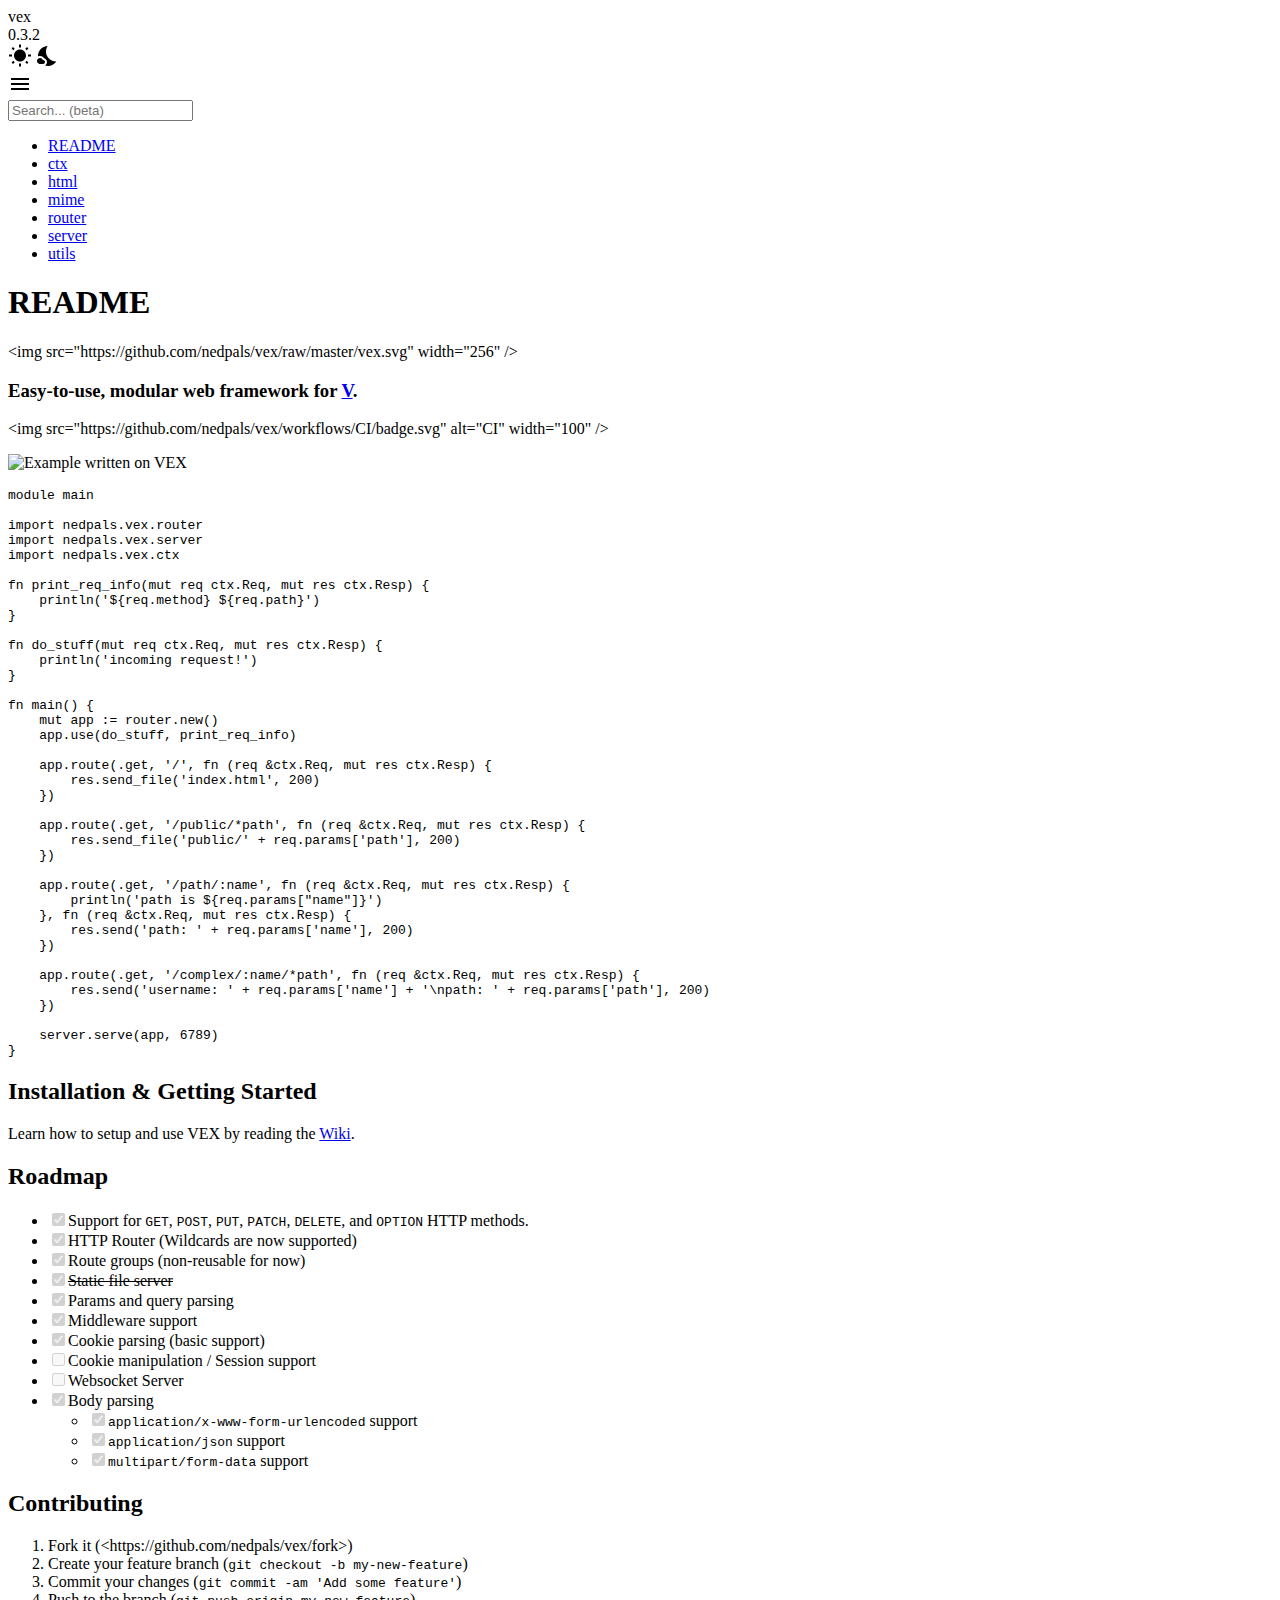
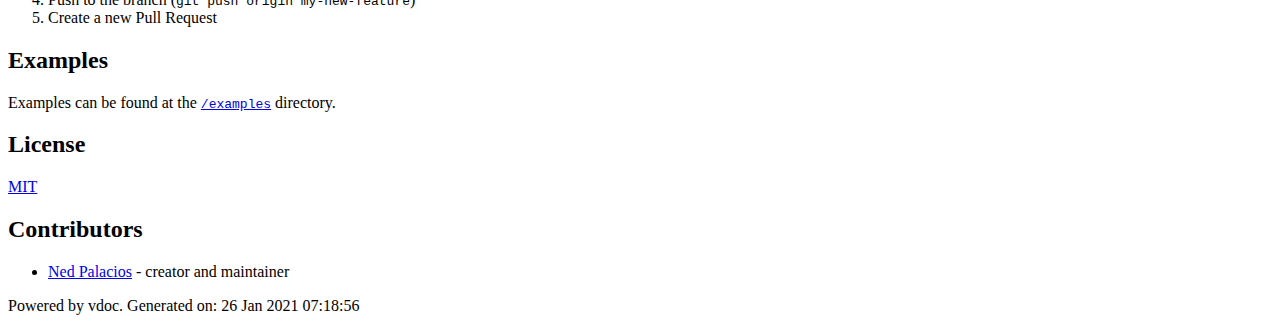
==== index.html @ 07d23d68 "deploy: 85a85bc88214e74e56cccd032032bc80034c741e" ====
<!DOCTYPE html>
<html lang="en">
	<head>
		<meta charset="UTF-8">
		<meta http-equiv="x-ua-compatible" content="IE=edge" />
		<meta name="viewport" content="width=device-width, initial-scale=1.0">
		<title>README | vdoc</title>
		<link rel="preconnect" href="https://fonts.gstatic.com">
		<link href="https://fonts.googleapis.com/css2?family=Roboto:wght@400;500;700&display=swap" rel="stylesheet">
		<link href="https://fonts.googleapis.com/css2?family=Work+Sans:wght@400;500;600&display=swap" rel="stylesheet">
		<link rel="apple-touch-icon" sizes="180x180" href="apple-touch-icon.png">
		<link rel="icon" type="image/png" sizes="32x32" href="favicon-32x32.png">
		<link rel="icon" type="image/png" sizes="16x16" href="favicon-16x16.png">
		<link rel="manifest" href="site.webmanifest">
		<link rel="mask-icon" href="safari-pinned-tab.svg" color="#5bbad5">
		<meta name="msapplication-TileColor" content="#da532c">
		<meta name="theme-color" content="#ffffff">
		
		<link rel="stylesheet" href="doc.css" />
		<link rel="stylesheet" href="normalize.css" />
		<script src="dark-mode.js"></script>
	</head>
	<body>
		<div id="page">
			<header class="doc-nav hidden">
				<div class="heading-container">
					<div class="heading">
						<div class="info">
							<div class="module">vex</div>
							<div class="toggle-version-container">
								<span>0.3.2</span>
								<div id="dark-mode-toggle" role="switch" aria-checked="false" aria-label="Toggle dark mode"><svg xmlns="http://www.w3.org/2000/svg" class="light-icon" height="24" viewBox="0 0 24 24" width="24"><path d="M0 0h24v24H0z" fill="none"/><path d="M6.76 4.84l-1.8-1.79-1.41 1.41 1.79 1.79 1.42-1.41zM4 10.5H1v2h3v-2zm9-9.95h-2V3.5h2V.55zm7.45 3.91l-1.41-1.41-1.79 1.79 1.41 1.41 1.79-1.79zm-3.21 13.7l1.79 1.8 1.41-1.41-1.8-1.79-1.4 1.4zM20 10.5v2h3v-2h-3zm-8-5c-3.31 0-6 2.69-6 6s2.69 6 6 6 6-2.69 6-6-2.69-6-6-6zm-1 16.95h2V19.5h-2v2.95zm-7.45-3.91l1.41 1.41 1.79-1.8-1.41-1.41-1.79 1.8z"/></svg>
<svg xmlns="http://www.w3.org/2000/svg" class="dark-icon" enable-background="new 0 0 24 24" height="24" viewBox="0 0 24 24" width="24"><g><rect fill="none" height="24" width="24"/></g><g><g><g><path d="M11.1,12.08C8.77,7.57,10.6,3.6,11.63,2.01C6.27,2.2,1.98,6.59,1.98,12c0,0.14,0.02,0.28,0.02,0.42 C2.62,12.15,3.29,12,4,12c1.66,0,3.18,0.83,4.1,2.15C9.77,14.63,11,16.17,11,18c0,1.52-0.87,2.83-2.12,3.51 c0.98,0.32,2.03,0.5,3.11,0.5c3.5,0,6.58-1.8,8.37-4.52C18,17.72,13.38,16.52,11.1,12.08z"/></g><path d="M7,16l-0.18,0C6.4,14.84,5.3,14,4,14c-1.66,0-3,1.34-3,3s1.34,3,3,3c0.62,0,2.49,0,3,0c1.1,0,2-0.9,2-2 C9,16.9,8.1,16,7,16z"/></g></g></svg>
</div>
							</div>
							<svg xmlns="http://www.w3.org/2000/svg" id="toggle-menu" height="24" viewBox="0 0 24 24" width="24"><path d="M0 0h24v24H0z" fill="none"/><path d="M3 18h18v-2H3v2zm0-5h18v-2H3v2zm0-7v2h18V6H3z"/></svg>

						</div>
						<input type="text" id="search" placeholder="Search... (beta)" autocomplete="off">
					</div>
				</div>
				<nav class="search hidden"></nav>
				<nav class="content hidden">
					<ul>
						<li class="open active"><div class="menu-row"><a href="./index.html">README</a></div></li><li class="open"><div class="menu-row"><a href="./ctx.html">ctx</a></div></li><li class="open"><div class="menu-row"><a href="./html.html">html</a></div></li><li class="open"><div class="menu-row"><a href="./mime.html">mime</a></div></li><li class="open"><div class="menu-row"><a href="./router.html">router</a></div></li><li class="open"><div class="menu-row"><a href="./server.html">server</a></div></li><li class="open"><div class="menu-row"><a href="./utils.html">utils</a></div></li>
					</ul>
				</nav>
			</header>
			<div class="doc-scrollview">
				<div class="doc-container">
					<div class="doc-content">
						<section id="README" class="doc-node">
							<div class="title"><h1> README</h1></div><p>&lt;img src=&quot;https://github.com/nedpals/vex/raw/master/vex.svg&quot; width=&quot;256&quot; /&gt;</p>
<h3>Easy-to-use, modular web framework for <a href="https://vlang.io">V</a>.</h3>
<p>&lt;img src=&quot;https://github.com/nedpals/vex/workflows/CI/badge.svg&quot; alt=&quot;CI&quot; width=&quot;100&quot; /&gt;</p>
<p><img src="https://github.com/nedpals/vex/raw/master/examples/example.png" alt="Example written on VEX"></p>
<pre><code class="language-v">module main

import nedpals.vex.router
import nedpals.vex.server
import nedpals.vex.ctx

fn print_req_info(mut req ctx.Req, mut res ctx.Resp) {
    println('${req.method} ${req.path}')
}

fn do_stuff(mut req ctx.Req, mut res ctx.Resp) {
    println('incoming request!')
}

fn main() {
    mut app := router.new()
    app.use(do_stuff, print_req_info)

    app.route(.get, '/', fn (req &amp;ctx.Req, mut res ctx.Resp) {
        res.send_file('index.html', 200)
    })
    
    app.route(.get, '/public/*path', fn (req &amp;ctx.Req, mut res ctx.Resp) {
        res.send_file('public/' + req.params['path'], 200)
    })

    app.route(.get, '/path/:name', fn (req &amp;ctx.Req, mut res ctx.Resp) {
        println('path is ${req.params[&quot;name&quot;]}')
    }, fn (req &amp;ctx.Req, mut res ctx.Resp) {
        res.send('path: ' + req.params['name'], 200)
    })

    app.route(.get, '/complex/:name/*path', fn (req &amp;ctx.Req, mut res ctx.Resp) {
        res.send('username: ' + req.params['name'] + '\npath: ' + req.params['path'], 200)
    })

    server.serve(app, 6789)
}
</code></pre>
<h2>Installation &amp; Getting Started</h2>
<p>Learn how to setup and use VEX by reading the <a href="https://github.com/nedpals/vex/wiki/Installation">Wiki</a>.</p>
<h2>Roadmap</h2>
<ul>
<li class="task-list-item"><input type="checkbox" class="task-list-item-checkbox" disabled checked>Support for <code>GET</code>, <code>POST</code>, <code>PUT</code>, <code>PATCH</code>, <code>DELETE</code>, and <code>OPTION</code> HTTP methods.</li>
<li class="task-list-item"><input type="checkbox" class="task-list-item-checkbox" disabled checked>HTTP Router (Wildcards are now supported)</li>
<li class="task-list-item"><input type="checkbox" class="task-list-item-checkbox" disabled checked>Route groups (non-reusable for now)</li>
<li class="task-list-item"><input type="checkbox" class="task-list-item-checkbox" disabled checked><del>Static file server</del></li>
<li class="task-list-item"><input type="checkbox" class="task-list-item-checkbox" disabled checked>Params and query parsing</li>
<li class="task-list-item"><input type="checkbox" class="task-list-item-checkbox" disabled checked>Middleware support</li>
<li class="task-list-item"><input type="checkbox" class="task-list-item-checkbox" disabled checked>Cookie parsing (basic support)</li>
<li class="task-list-item"><input type="checkbox" class="task-list-item-checkbox" disabled>Cookie manipulation / Session support</li>
<li class="task-list-item"><input type="checkbox" class="task-list-item-checkbox" disabled>Websocket Server</li>
<li class="task-list-item"><input type="checkbox" class="task-list-item-checkbox" disabled checked>Body parsing<ul>
<li class="task-list-item"><input type="checkbox" class="task-list-item-checkbox" disabled checked><code>application/x-www-form-urlencoded</code> support</li>
<li class="task-list-item"><input type="checkbox" class="task-list-item-checkbox" disabled checked><code>application/json</code> support</li>
<li class="task-list-item"><input type="checkbox" class="task-list-item-checkbox" disabled checked><code>multipart/form-data</code> support</li>
</ul>
</li>
</ul>
<h2>Contributing</h2>
<ol>
<li>Fork it (&lt;https://github.com/nedpals/vex/fork&gt;)</li>
<li>Create your feature branch (<code>git checkout -b my-new-feature</code>)</li>
<li>Commit your changes (<code>git commit -am 'Add some feature'</code>)</li>
<li>Push to the branch (<code>git push origin my-new-feature</code>)</li>
<li>Create a new Pull Request</li>
</ol>
<h2>Examples</h2>
<p>Examples can be found at the <a href="/examples"><code>/examples</code></a> directory.</p>
<h2>License</h2>
<p><a href="LICENSE">MIT</a></p>
<h2>Contributors</h2>
<ul>
<li><a href="https://github.com/nedpals">Ned Palacios</a> - creator and maintainer</li>
</ul>

</section>


						<div class="footer">
							Powered by vdoc. Generated on: 26 Jan 2021 07:18:56
						</div>
					</div>
					
				</div>
			</div>
		</div>
		<script src="doc.js"></script>
		<script async src="search_index.js" type="text/javascript"></script>
	</body>
</html>
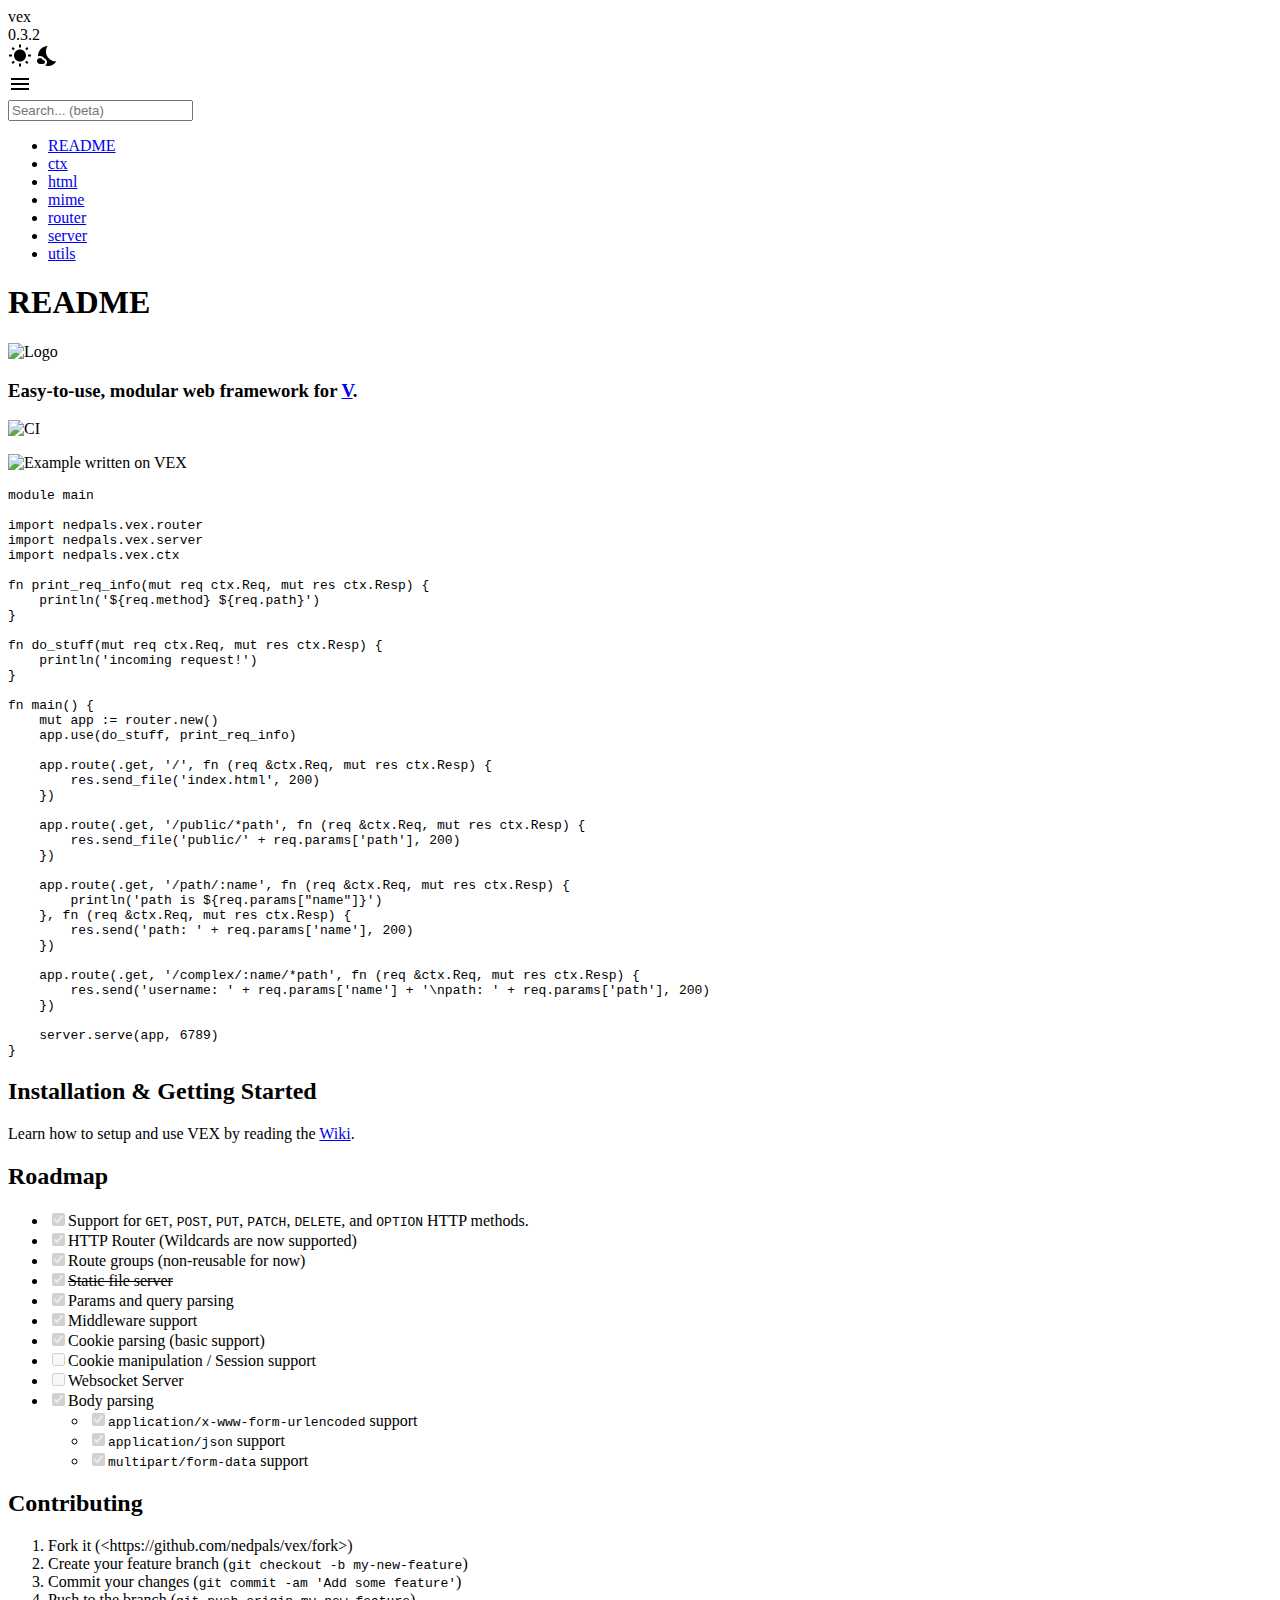
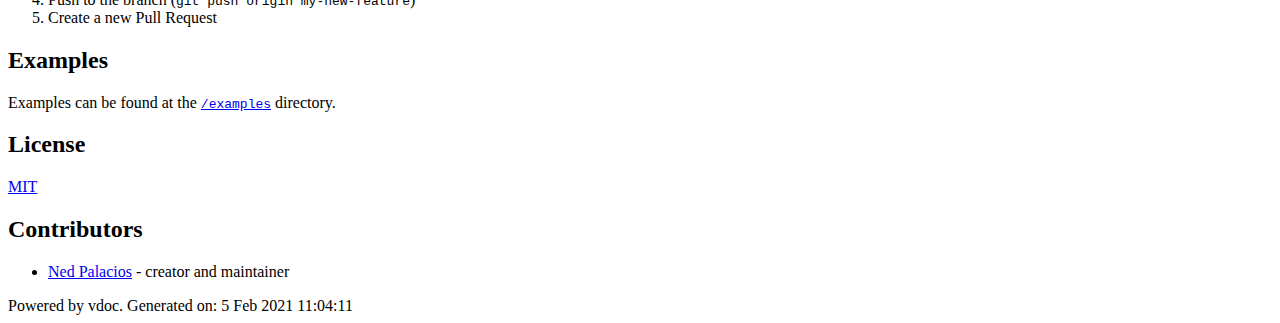
==== commit 1eb8218a: "deploy: c632fa5836d474c719f817d7deb4d4b3ab92ef19" ====
--- a/index.html
+++ b/index.html
@@ -50,9 +50,9 @@
 				<div class="doc-container">
 					<div class="doc-content">
 						<section id="README" class="doc-node">
-							<div class="title"><h1> README</h1></div><p>&lt;img src=&quot;https://github.com/nedpals/vex/raw/master/vex.svg&quot; width=&quot;256&quot; /&gt;</p>
+							<div class="title"><h1> README</h1></div><p><img src="https://github.com/nedpals/vex/raw/master/vex.svg" alt="Logo"></p>
 <h3>Easy-to-use, modular web framework for <a href="https://vlang.io">V</a>.</h3>
-<p>&lt;img src=&quot;https://github.com/nedpals/vex/workflows/CI/badge.svg&quot; alt=&quot;CI&quot; width=&quot;100&quot; /&gt;</p>
+<p><img src="https://github.com/nedpals/vex/workflows/CI/badge.svg" alt="CI"></p>
 <p><img src="https://github.com/nedpals/vex/raw/master/examples/example.png" alt="Example written on VEX"></p>
 <pre><code class="language-v">module main
 
@@ -134,7 +134,7 @@
 
 
 						<div class="footer">
-							Powered by vdoc. Generated on: 26 Jan 2021 07:18:56
+							Powered by vdoc. Generated on: 5 Feb 2021 11:04:11
 						</div>
 					</div>
 					
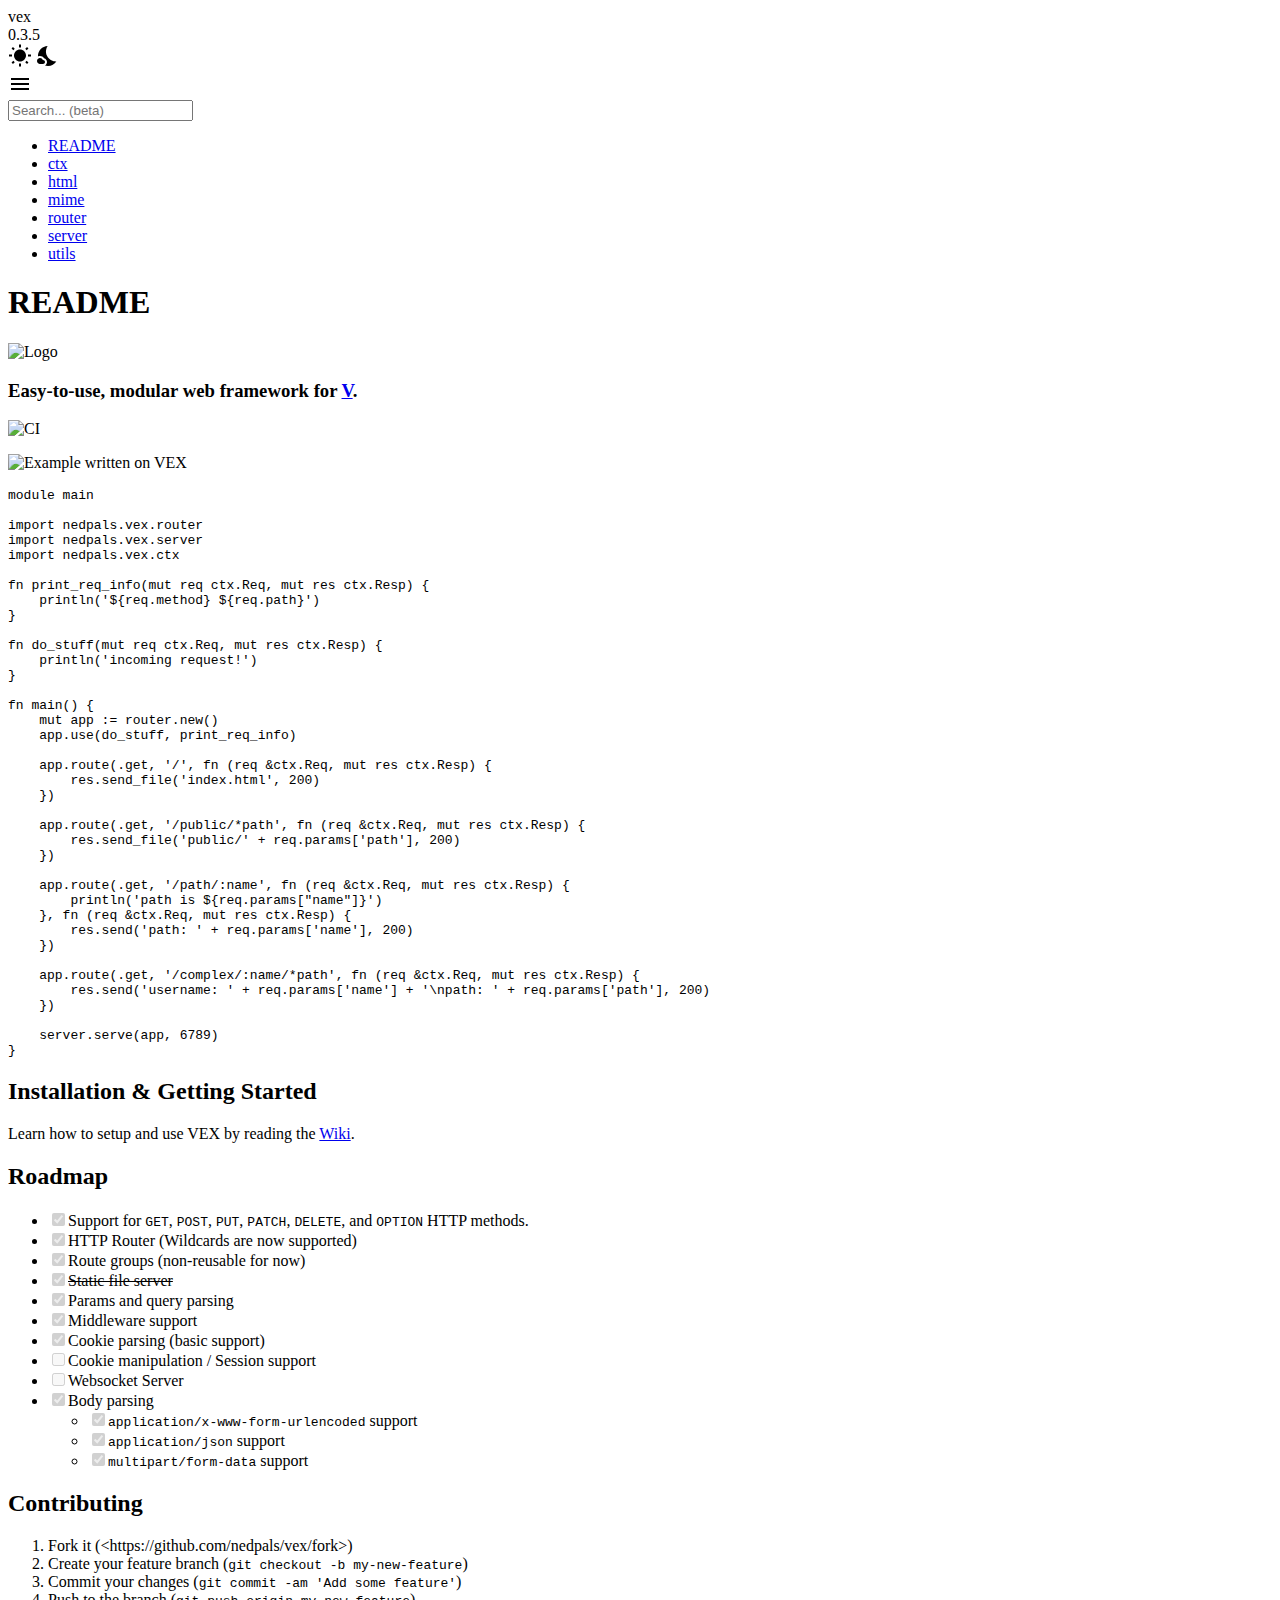
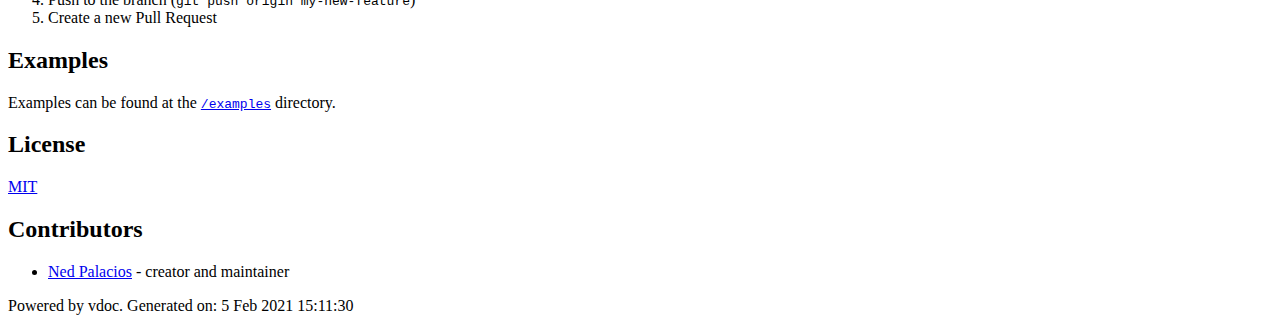
==== commit c5ad6118: "deploy: ce703a14435099211dbea2d853c93ae5ef790de7" ====
--- a/index.html
+++ b/index.html
@@ -28,7 +28,7 @@
 						<div class="info">
 							<div class="module">vex</div>
 							<div class="toggle-version-container">
-								<span>0.3.2</span>
+								<span>0.3.5</span>
 								<div id="dark-mode-toggle" role="switch" aria-checked="false" aria-label="Toggle dark mode"><svg xmlns="http://www.w3.org/2000/svg" class="light-icon" height="24" viewBox="0 0 24 24" width="24"><path d="M0 0h24v24H0z" fill="none"/><path d="M6.76 4.84l-1.8-1.79-1.41 1.41 1.79 1.79 1.42-1.41zM4 10.5H1v2h3v-2zm9-9.95h-2V3.5h2V.55zm7.45 3.91l-1.41-1.41-1.79 1.79 1.41 1.41 1.79-1.79zm-3.21 13.7l1.79 1.8 1.41-1.41-1.8-1.79-1.4 1.4zM20 10.5v2h3v-2h-3zm-8-5c-3.31 0-6 2.69-6 6s2.69 6 6 6 6-2.69 6-6-2.69-6-6-6zm-1 16.95h2V19.5h-2v2.95zm-7.45-3.91l1.41 1.41 1.79-1.8-1.41-1.41-1.79 1.8z"/></svg>
 <svg xmlns="http://www.w3.org/2000/svg" class="dark-icon" enable-background="new 0 0 24 24" height="24" viewBox="0 0 24 24" width="24"><g><rect fill="none" height="24" width="24"/></g><g><g><g><path d="M11.1,12.08C8.77,7.57,10.6,3.6,11.63,2.01C6.27,2.2,1.98,6.59,1.98,12c0,0.14,0.02,0.28,0.02,0.42 C2.62,12.15,3.29,12,4,12c1.66,0,3.18,0.83,4.1,2.15C9.77,14.63,11,16.17,11,18c0,1.52-0.87,2.83-2.12,3.51 c0.98,0.32,2.03,0.5,3.11,0.5c3.5,0,6.58-1.8,8.37-4.52C18,17.72,13.38,16.52,11.1,12.08z"/></g><path d="M7,16l-0.18,0C6.4,14.84,5.3,14,4,14c-1.66,0-3,1.34-3,3s1.34,3,3,3c0.62,0,2.49,0,3,0c1.1,0,2-0.9,2-2 C9,16.9,8.1,16,7,16z"/></g></g></svg>
 </div>
@@ -134,7 +134,7 @@
 
 
 						<div class="footer">
-							Powered by vdoc. Generated on: 5 Feb 2021 11:04:11
+							Powered by vdoc. Generated on: 5 Feb 2021 15:11:30
 						</div>
 					</div>
 					
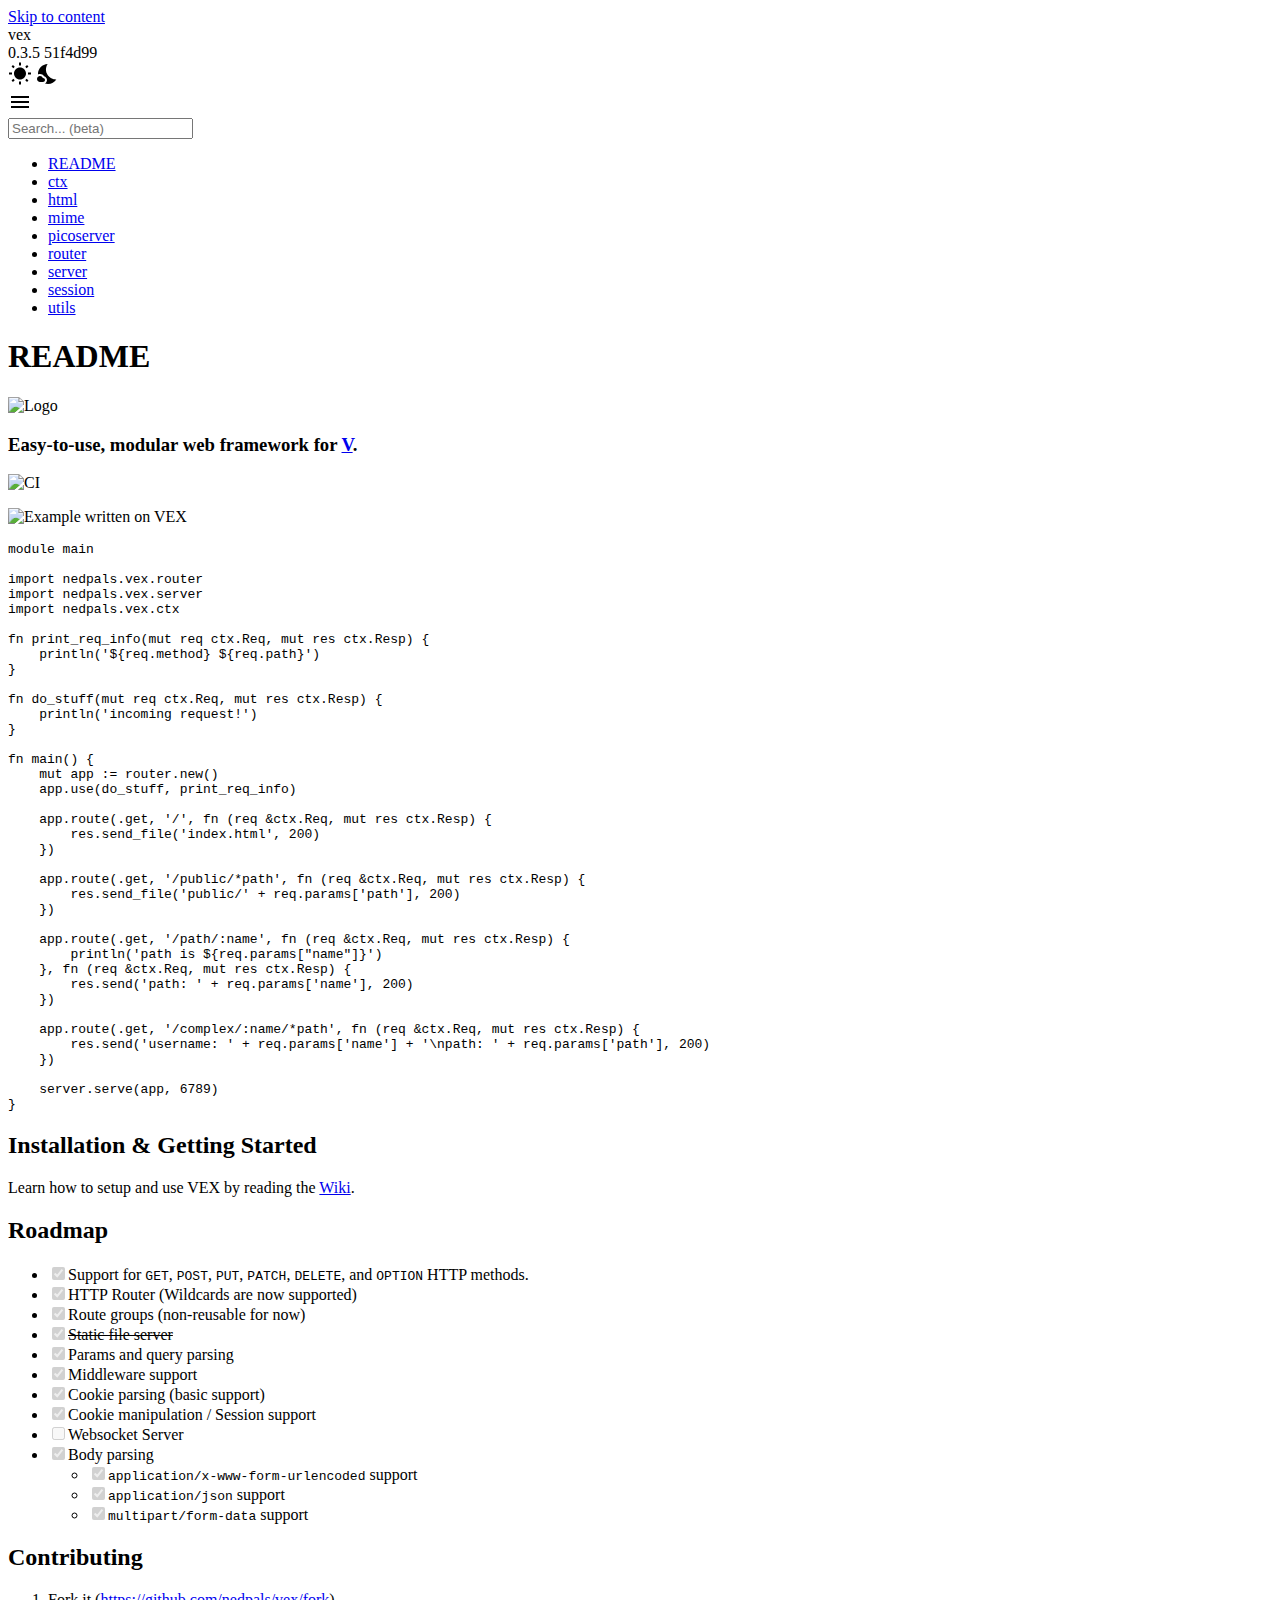
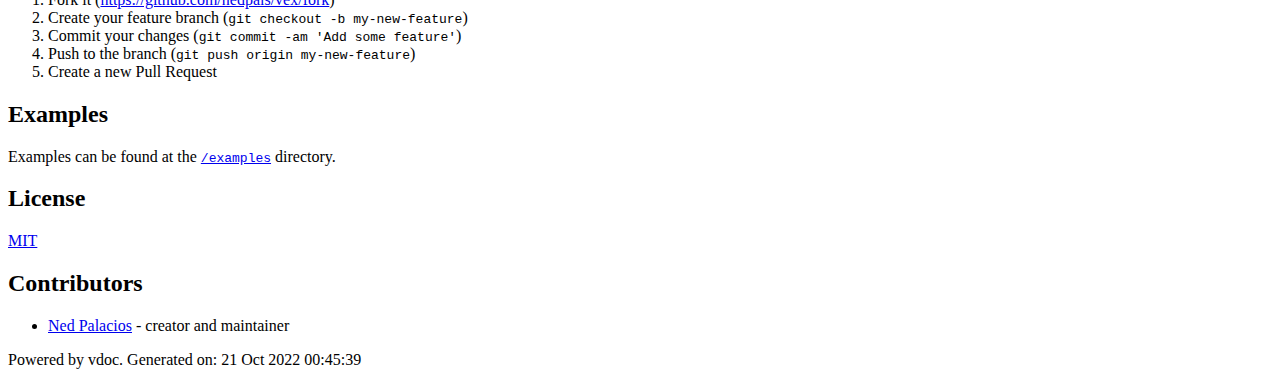
==== commit 74806be7: "deploy: c065824808c64fcfae944c871179c365310117ba" ====
--- a/index.html
+++ b/index.html
@@ -1,55 +1,59 @@
 <!DOCTYPE html>
 <html lang="en">
-	<head>
-		<meta charset="UTF-8">
-		<meta http-equiv="x-ua-compatible" content="IE=edge" />
-		<meta name="viewport" content="width=device-width, initial-scale=1.0">
-		<title>README | vdoc</title>
-		<link rel="preconnect" href="https://fonts.gstatic.com">
-		<link href="https://fonts.googleapis.com/css2?family=Roboto:wght@400;500;700&display=swap" rel="stylesheet">
-		<link href="https://fonts.googleapis.com/css2?family=Work+Sans:wght@400;500;600&display=swap" rel="stylesheet">
-		<link rel="apple-touch-icon" sizes="180x180" href="apple-touch-icon.png">
-		<link rel="icon" type="image/png" sizes="32x32" href="favicon-32x32.png">
-		<link rel="icon" type="image/png" sizes="16x16" href="favicon-16x16.png">
-		<link rel="manifest" href="site.webmanifest">
-		<link rel="mask-icon" href="safari-pinned-tab.svg" color="#5bbad5">
-		<meta name="msapplication-TileColor" content="#da532c">
-		<meta name="theme-color" content="#ffffff">
-		
+
+<head>
+  <meta charset="UTF-8">
+  <meta http-equiv="x-ua-compatible" content="IE=edge" />
+  <meta name="viewport" content="width=device-width, initial-scale=1.0">
+  <title>README | vdoc</title>
+  <link rel="preconnect" href="https://fonts.googleapis.com">
+  <link rel="preconnect" href="https://fonts.gstatic.com" crossorigin>
+  <link href="https://fonts.googleapis.com/css2?family=Jost:wght@300;400;500;600;700&display=swap" rel="stylesheet">
+  <link href="https://fonts.googleapis.com/css2?family=JetBrains+Mono&display=swap" rel="stylesheet">
+  <link rel="apple-touch-icon" sizes="180x180" href="apple-touch-icon.png">
+  <link rel="icon" type="image/png" sizes="32x32" href="favicon-32x32.png">
+  <link rel="icon" type="image/png" sizes="16x16" href="favicon-16x16.png">
+  <link rel="manifest" href="site.webmanifest">
+  <link rel="mask-icon" href="safari-pinned-tab.svg" color="#5bbad5">
+  <meta name="msapplication-TileColor" content="#da532c">
+  <meta name="theme-color" content="#ffffff">
+  
 		<link rel="stylesheet" href="doc.css" />
 		<link rel="stylesheet" href="normalize.css" />
 		<script src="dark-mode.js"></script>
-	</head>
-	<body>
-		<div id="page">
-			<header class="doc-nav hidden">
-				<div class="heading-container">
-					<div class="heading">
-						<div class="info">
-							<div class="module">vex</div>
-							<div class="toggle-version-container">
-								<span>0.3.5</span>
-								<div id="dark-mode-toggle" role="switch" aria-checked="false" aria-label="Toggle dark mode"><svg xmlns="http://www.w3.org/2000/svg" class="light-icon" height="24" viewBox="0 0 24 24" width="24"><path d="M0 0h24v24H0z" fill="none"/><path d="M6.76 4.84l-1.8-1.79-1.41 1.41 1.79 1.79 1.42-1.41zM4 10.5H1v2h3v-2zm9-9.95h-2V3.5h2V.55zm7.45 3.91l-1.41-1.41-1.79 1.79 1.41 1.41 1.79-1.79zm-3.21 13.7l1.79 1.8 1.41-1.41-1.8-1.79-1.4 1.4zM20 10.5v2h3v-2h-3zm-8-5c-3.31 0-6 2.69-6 6s2.69 6 6 6 6-2.69 6-6-2.69-6-6-6zm-1 16.95h2V19.5h-2v2.95zm-7.45-3.91l1.41 1.41 1.79-1.8-1.41-1.41-1.79 1.8z"/></svg>
+</head>
+
+<body>
+  <div><a id="skip-to-content-link" href="#main-content">Skip to content</a></div>
+  <div id="page">
+    <header class="doc-nav hidden">
+      <div class="heading-container">
+        <div class="heading">
+          <div class="info">
+            <div class="module">vex</div>
+            <div class="toggle-version-container">
+              <span>0.3.5 51f4d99</span>
+              <div id="dark-mode-toggle" role="switch" aria-checked="false" aria-label="Toggle dark mode"><svg xmlns="http://www.w3.org/2000/svg" class="light-icon" height="24" viewBox="0 0 24 24" width="24"><path d="M0 0h24v24H0z" fill="none"/><path d="M6.76 4.84l-1.8-1.79-1.41 1.41 1.79 1.79 1.42-1.41zM4 10.5H1v2h3v-2zm9-9.95h-2V3.5h2V.55zm7.45 3.91l-1.41-1.41-1.79 1.79 1.41 1.41 1.79-1.79zm-3.21 13.7l1.79 1.8 1.41-1.41-1.8-1.79-1.4 1.4zM20 10.5v2h3v-2h-3zm-8-5c-3.31 0-6 2.69-6 6s2.69 6 6 6 6-2.69 6-6-2.69-6-6-6zm-1 16.95h2V19.5h-2v2.95zm-7.45-3.91l1.41 1.41 1.79-1.8-1.41-1.41-1.79 1.8z"/></svg>
 <svg xmlns="http://www.w3.org/2000/svg" class="dark-icon" enable-background="new 0 0 24 24" height="24" viewBox="0 0 24 24" width="24"><g><rect fill="none" height="24" width="24"/></g><g><g><g><path d="M11.1,12.08C8.77,7.57,10.6,3.6,11.63,2.01C6.27,2.2,1.98,6.59,1.98,12c0,0.14,0.02,0.28,0.02,0.42 C2.62,12.15,3.29,12,4,12c1.66,0,3.18,0.83,4.1,2.15C9.77,14.63,11,16.17,11,18c0,1.52-0.87,2.83-2.12,3.51 c0.98,0.32,2.03,0.5,3.11,0.5c3.5,0,6.58-1.8,8.37-4.52C18,17.72,13.38,16.52,11.1,12.08z"/></g><path d="M7,16l-0.18,0C6.4,14.84,5.3,14,4,14c-1.66,0-3,1.34-3,3s1.34,3,3,3c0.62,0,2.49,0,3,0c1.1,0,2-0.9,2-2 C9,16.9,8.1,16,7,16z"/></g></g></svg>
 </div>
-							</div>
-							<svg xmlns="http://www.w3.org/2000/svg" id="toggle-menu" height="24" viewBox="0 0 24 24" width="24"><path d="M0 0h24v24H0z" fill="none"/><path d="M3 18h18v-2H3v2zm0-5h18v-2H3v2zm0-7v2h18V6H3z"/></svg>
+            </div>
+            <svg xmlns="http://www.w3.org/2000/svg" id="toggle-menu" height="24" viewBox="0 0 24 24" width="24"><path d="M0 0h24v24H0z" fill="none"/><path d="M3 18h18v-2H3v2zm0-5h18v-2H3v2zm0-7v2h18V6H3z"/></svg>
 
-						</div>
-						<input type="text" id="search" placeholder="Search... (beta)" autocomplete="off">
-					</div>
-				</div>
-				<nav class="search hidden"></nav>
-				<nav class="content hidden">
-					<ul>
-						<li class="open active"><div class="menu-row"><a href="./index.html">README</a></div></li><li class="open"><div class="menu-row"><a href="./ctx.html">ctx</a></div></li><li class="open"><div class="menu-row"><a href="./html.html">html</a></div></li><li class="open"><div class="menu-row"><a href="./mime.html">mime</a></div></li><li class="open"><div class="menu-row"><a href="./router.html">router</a></div></li><li class="open"><div class="menu-row"><a href="./server.html">server</a></div></li><li class="open"><div class="menu-row"><a href="./utils.html">utils</a></div></li>
-					</ul>
-				</nav>
-			</header>
-			<div class="doc-scrollview">
-				<div class="doc-container">
-					<div class="doc-content">
-						<section id="README" class="doc-node">
+          </div>
+          <input type="text" id="search" placeholder="Search... (beta)" autocomplete="off">
+        </div>
+      </div>
+      <nav class="search hidden"></nav>
+      <nav class="content hidden">
+        <ul>
+          <li class="open active"><div class="menu-row"><a href="./index.html">README</a></div></li><li class="open"><div class="menu-row"><a href="./ctx.html">ctx</a></div></li><li class="open"><div class="menu-row"><a href="./html.html">html</a></div></li><li class="open"><div class="menu-row"><a href="./mime.html">mime</a></div></li><li class="open"><div class="menu-row"><a href="./picoserver.html">picoserver</a></div></li><li class="open"><div class="menu-row"><a href="./router.html">router</a></div></li><li class="open"><div class="menu-row"><a href="./server.html">server</a></div></li><li class="open"><div class="menu-row"><a href="./session.html">session</a></div></li><li class="open"><div class="menu-row"><a href="./utils.html">utils</a></div></li>
+        </ul>
+      </nav>
+    </header>
+    <div class="doc-scrollview" id="main-content">
+      <div class="doc-container">
+        <div class="doc-content">
+          						<section id="README" class="doc-node">
 							<div class="title"><h1> README</h1></div><p><img src="https://github.com/nedpals/vex/raw/master/vex.svg" alt="Logo"></p>
 <h3>Easy-to-use, modular web framework for <a href="https://vlang.io">V</a>.</h3>
 <p><img src="https://github.com/nedpals/vex/workflows/CI/badge.svg" alt="CI"></p>
@@ -75,7 +79,7 @@
     app.route(.get, '/', fn (req &amp;ctx.Req, mut res ctx.Resp) {
         res.send_file('index.html', 200)
     })
-    
+
     app.route(.get, '/public/*path', fn (req &amp;ctx.Req, mut res ctx.Resp) {
         res.send_file('public/' + req.params['path'], 200)
     })
@@ -104,7 +108,7 @@
 <li class="task-list-item"><input type="checkbox" class="task-list-item-checkbox" disabled checked>Params and query parsing</li>
 <li class="task-list-item"><input type="checkbox" class="task-list-item-checkbox" disabled checked>Middleware support</li>
 <li class="task-list-item"><input type="checkbox" class="task-list-item-checkbox" disabled checked>Cookie parsing (basic support)</li>
-<li class="task-list-item"><input type="checkbox" class="task-list-item-checkbox" disabled>Cookie manipulation / Session support</li>
+<li class="task-list-item"><input type="checkbox" class="task-list-item-checkbox" disabled checked>Cookie manipulation / Session support</li>
 <li class="task-list-item"><input type="checkbox" class="task-list-item-checkbox" disabled>Websocket Server</li>
 <li class="task-list-item"><input type="checkbox" class="task-list-item-checkbox" disabled checked>Body parsing<ul>
 <li class="task-list-item"><input type="checkbox" class="task-list-item-checkbox" disabled checked><code>application/x-www-form-urlencoded</code> support</li>
@@ -115,7 +119,7 @@
 </ul>
 <h2>Contributing</h2>
 <ol>
-<li>Fork it (&lt;https://github.com/nedpals/vex/fork&gt;)</li>
+<li>Fork it (<a href="https://github.com/nedpals/vex/fork">https://github.com/nedpals/vex/fork</a>)</li>
 <li>Create your feature branch (<code>git checkout -b my-new-feature</code>)</li>
 <li>Commit your changes (<code>git commit -am 'Add some feature'</code>)</li>
 <li>Push to the branch (<code>git push origin my-new-feature</code>)</li>
@@ -133,15 +137,16 @@
 </section>
 
 
-						<div class="footer">
-							Powered by vdoc. Generated on: 5 Feb 2021 15:11:30
-						</div>
-					</div>
-					
-				</div>
-			</div>
-		</div>
-		<script src="doc.js"></script>
-		<script async src="search_index.js" type="text/javascript"></script>
-	</body>
-</html>+          <div class="footer">
+            Powered by vdoc. Generated on: 21 Oct 2022 00:45:39
+          </div>
+        </div>
+        
+      </div>
+    </div>
+  </div>
+  <script src="doc.js"></script>
+  <script async src="search_index.js"></script>
+</body>
+
+</html>
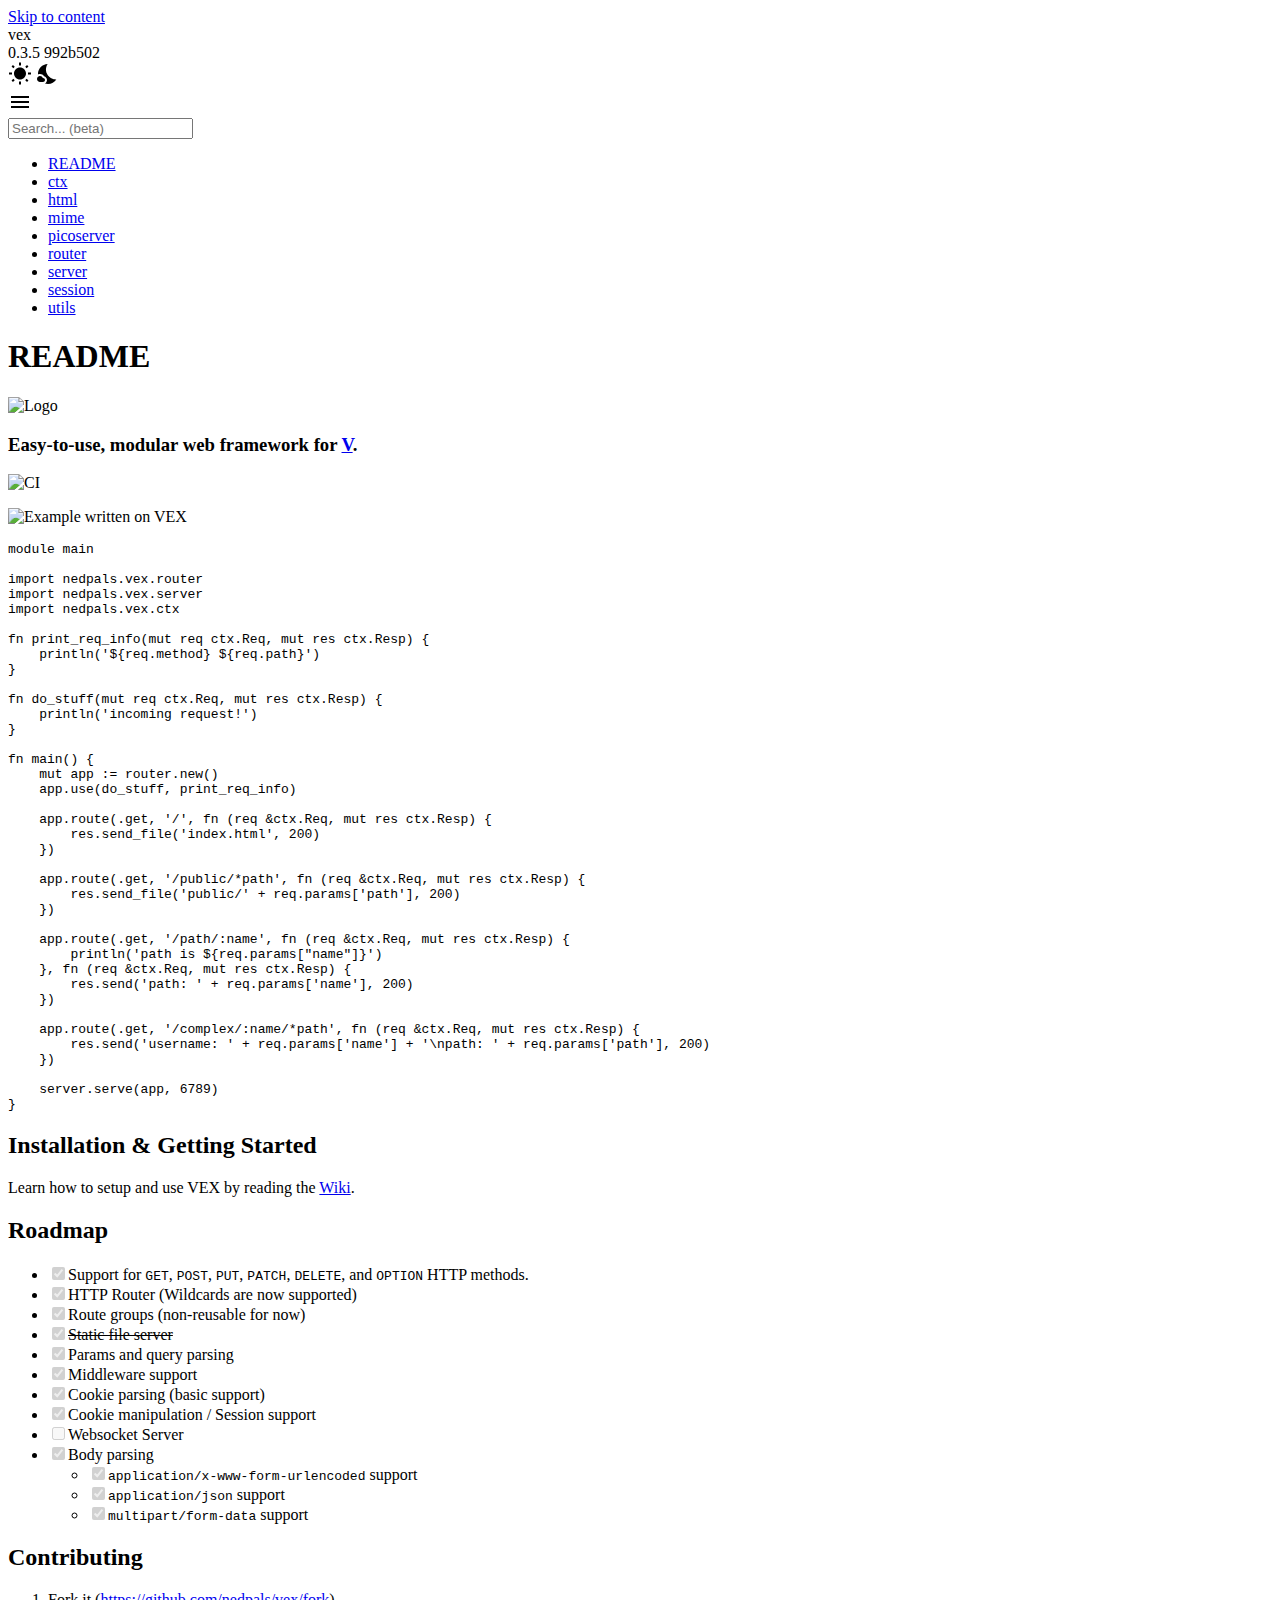
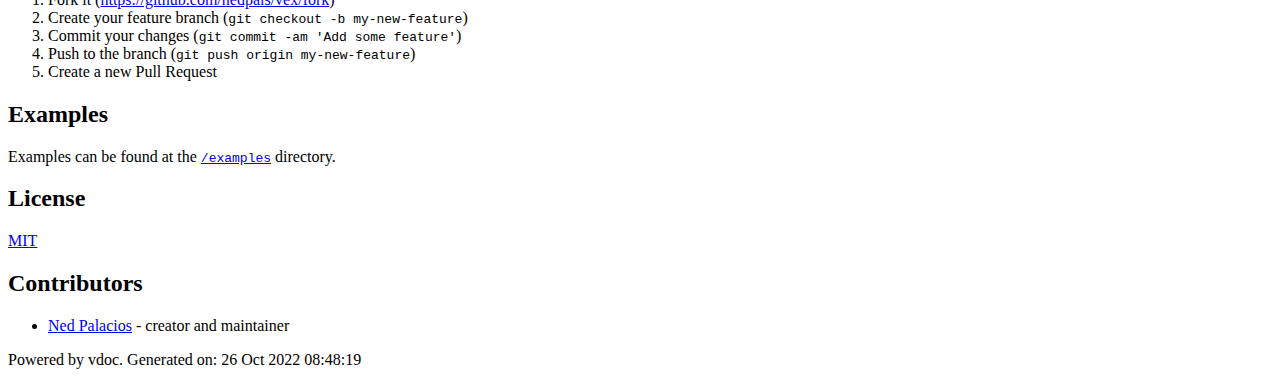
==== commit e53b9011: "deploy: 0f9b2798b25899841ea960b9f33c00f3ed8d2a99" ====
--- a/index.html
+++ b/index.html
@@ -32,7 +32,7 @@
           <div class="info">
             <div class="module">vex</div>
             <div class="toggle-version-container">
-              <span>0.3.5 51f4d99</span>
+              <span>0.3.5 992b502</span>
               <div id="dark-mode-toggle" role="switch" aria-checked="false" aria-label="Toggle dark mode"><svg xmlns="http://www.w3.org/2000/svg" class="light-icon" height="24" viewBox="0 0 24 24" width="24"><path d="M0 0h24v24H0z" fill="none"/><path d="M6.76 4.84l-1.8-1.79-1.41 1.41 1.79 1.79 1.42-1.41zM4 10.5H1v2h3v-2zm9-9.95h-2V3.5h2V.55zm7.45 3.91l-1.41-1.41-1.79 1.79 1.41 1.41 1.79-1.79zm-3.21 13.7l1.79 1.8 1.41-1.41-1.8-1.79-1.4 1.4zM20 10.5v2h3v-2h-3zm-8-5c-3.31 0-6 2.69-6 6s2.69 6 6 6 6-2.69 6-6-2.69-6-6-6zm-1 16.95h2V19.5h-2v2.95zm-7.45-3.91l1.41 1.41 1.79-1.8-1.41-1.41-1.79 1.8z"/></svg>
 <svg xmlns="http://www.w3.org/2000/svg" class="dark-icon" enable-background="new 0 0 24 24" height="24" viewBox="0 0 24 24" width="24"><g><rect fill="none" height="24" width="24"/></g><g><g><g><path d="M11.1,12.08C8.77,7.57,10.6,3.6,11.63,2.01C6.27,2.2,1.98,6.59,1.98,12c0,0.14,0.02,0.28,0.02,0.42 C2.62,12.15,3.29,12,4,12c1.66,0,3.18,0.83,4.1,2.15C9.77,14.63,11,16.17,11,18c0,1.52-0.87,2.83-2.12,3.51 c0.98,0.32,2.03,0.5,3.11,0.5c3.5,0,6.58-1.8,8.37-4.52C18,17.72,13.38,16.52,11.1,12.08z"/></g><path d="M7,16l-0.18,0C6.4,14.84,5.3,14,4,14c-1.66,0-3,1.34-3,3s1.34,3,3,3c0.62,0,2.49,0,3,0c1.1,0,2-0.9,2-2 C9,16.9,8.1,16,7,16z"/></g></g></svg>
 </div>
@@ -138,7 +138,7 @@
 
 
           <div class="footer">
-            Powered by vdoc. Generated on: 21 Oct 2022 00:45:39
+            Powered by vdoc. Generated on: 26 Oct 2022 08:48:19
           </div>
         </div>
         
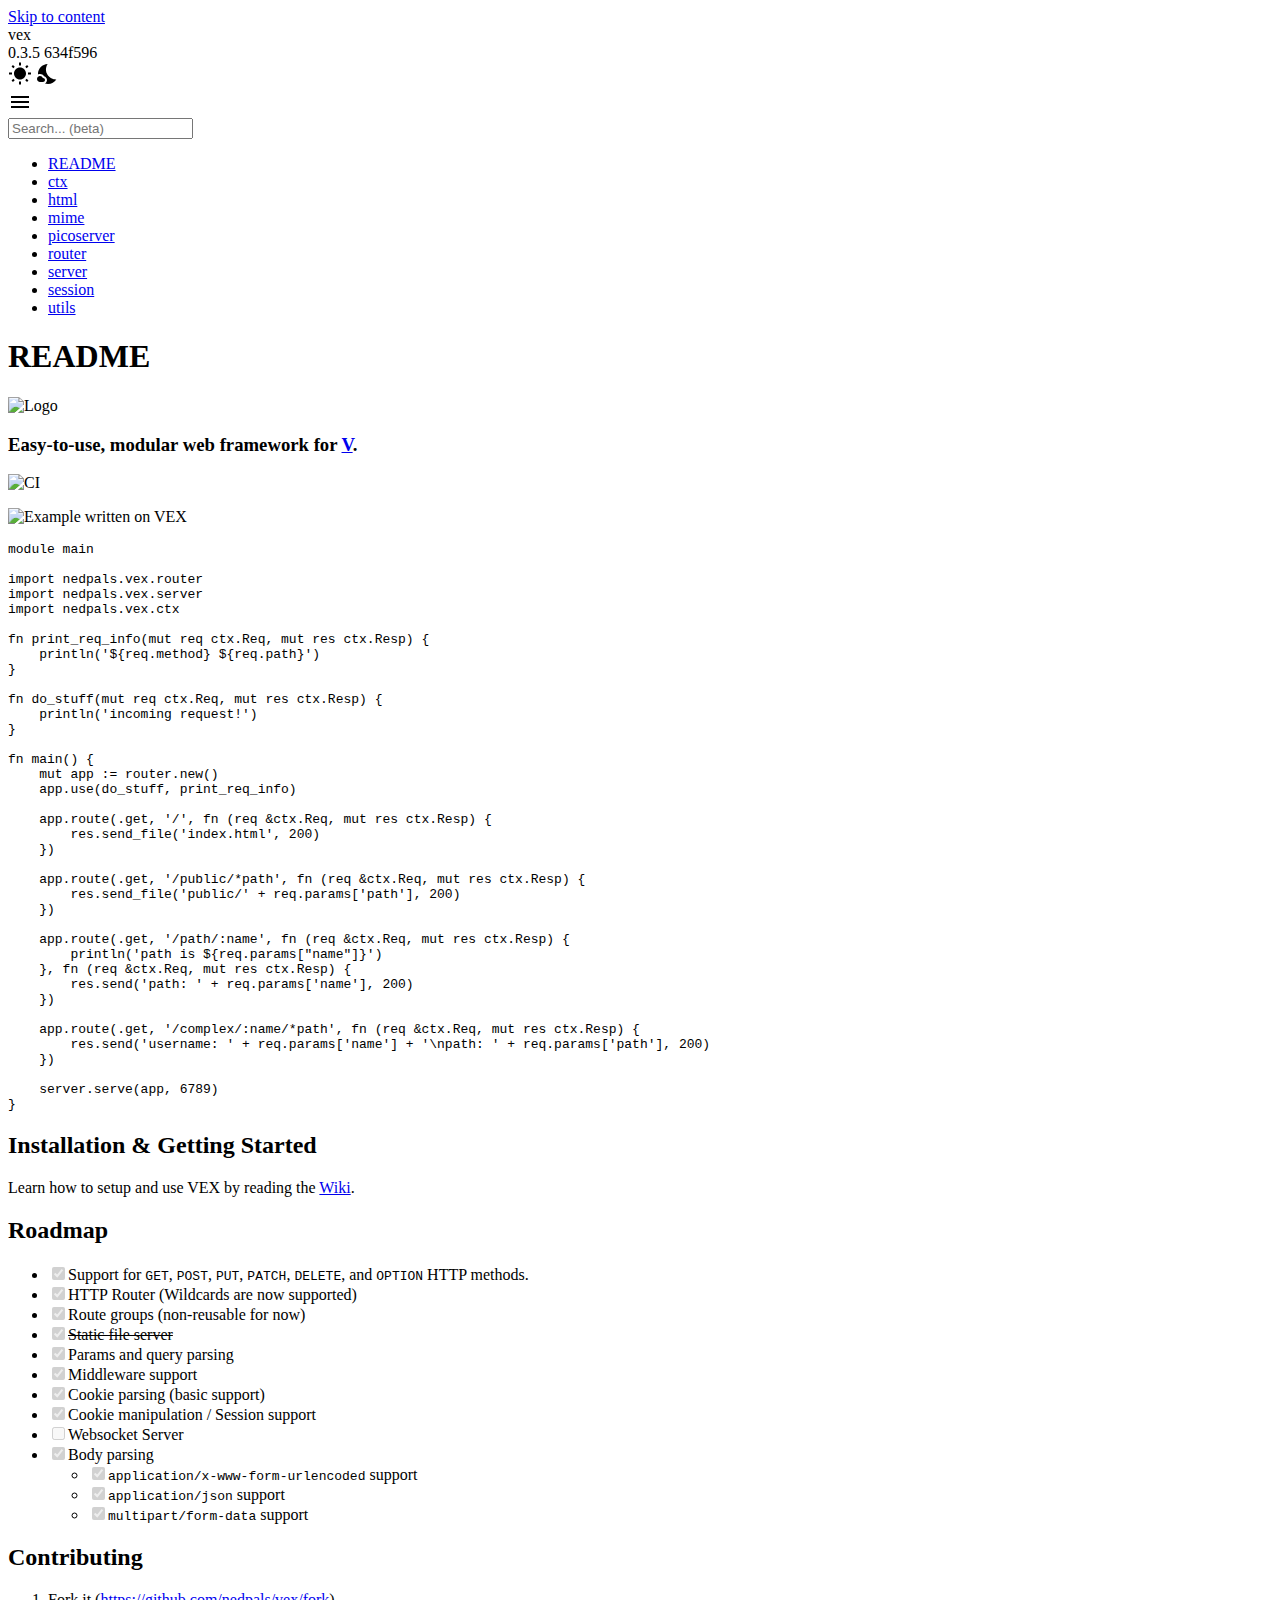
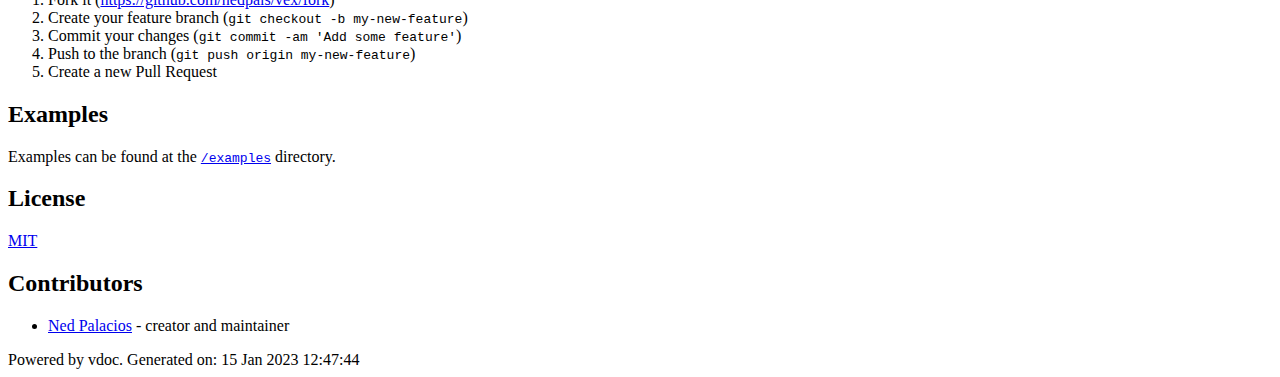
==== commit a8e0438b: "deploy: 57663c0e70c572187e7b7ae61506e73267dc840c" ====
--- a/index.html
+++ b/index.html
@@ -32,7 +32,7 @@
           <div class="info">
             <div class="module">vex</div>
             <div class="toggle-version-container">
-              <span>0.3.5 992b502</span>
+              <span>0.3.5 634f596</span>
               <div id="dark-mode-toggle" role="switch" aria-checked="false" aria-label="Toggle dark mode"><svg xmlns="http://www.w3.org/2000/svg" class="light-icon" height="24" viewBox="0 0 24 24" width="24"><path d="M0 0h24v24H0z" fill="none"/><path d="M6.76 4.84l-1.8-1.79-1.41 1.41 1.79 1.79 1.42-1.41zM4 10.5H1v2h3v-2zm9-9.95h-2V3.5h2V.55zm7.45 3.91l-1.41-1.41-1.79 1.79 1.41 1.41 1.79-1.79zm-3.21 13.7l1.79 1.8 1.41-1.41-1.8-1.79-1.4 1.4zM20 10.5v2h3v-2h-3zm-8-5c-3.31 0-6 2.69-6 6s2.69 6 6 6 6-2.69 6-6-2.69-6-6-6zm-1 16.95h2V19.5h-2v2.95zm-7.45-3.91l1.41 1.41 1.79-1.8-1.41-1.41-1.79 1.8z"/></svg>
 <svg xmlns="http://www.w3.org/2000/svg" class="dark-icon" enable-background="new 0 0 24 24" height="24" viewBox="0 0 24 24" width="24"><g><rect fill="none" height="24" width="24"/></g><g><g><g><path d="M11.1,12.08C8.77,7.57,10.6,3.6,11.63,2.01C6.27,2.2,1.98,6.59,1.98,12c0,0.14,0.02,0.28,0.02,0.42 C2.62,12.15,3.29,12,4,12c1.66,0,3.18,0.83,4.1,2.15C9.77,14.63,11,16.17,11,18c0,1.52-0.87,2.83-2.12,3.51 c0.98,0.32,2.03,0.5,3.11,0.5c3.5,0,6.58-1.8,8.37-4.52C18,17.72,13.38,16.52,11.1,12.08z"/></g><path d="M7,16l-0.18,0C6.4,14.84,5.3,14,4,14c-1.66,0-3,1.34-3,3s1.34,3,3,3c0.62,0,2.49,0,3,0c1.1,0,2-0.9,2-2 C9,16.9,8.1,16,7,16z"/></g></g></svg>
 </div>
@@ -138,7 +138,7 @@
 
 
           <div class="footer">
-            Powered by vdoc. Generated on: 26 Oct 2022 08:48:19
+            Powered by vdoc. Generated on: 15 Jan 2023 12:47:44
           </div>
         </div>
         
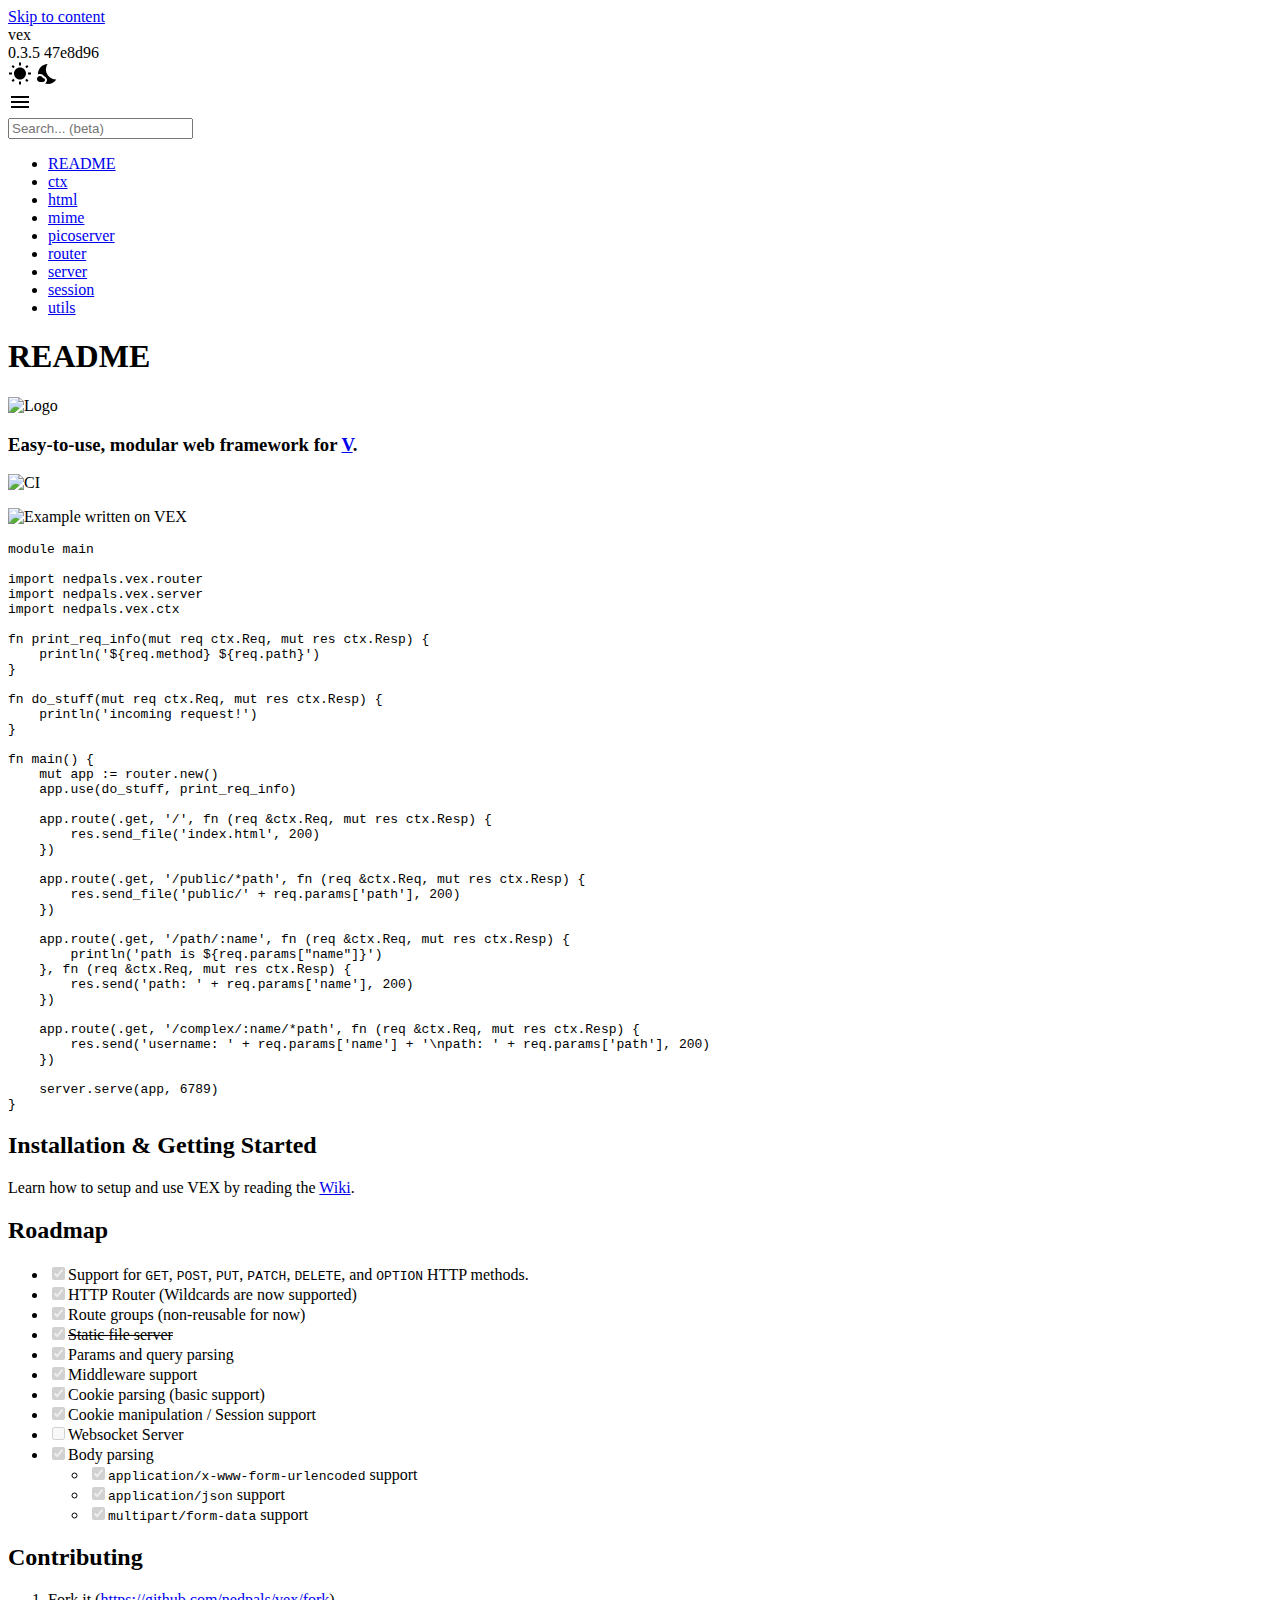
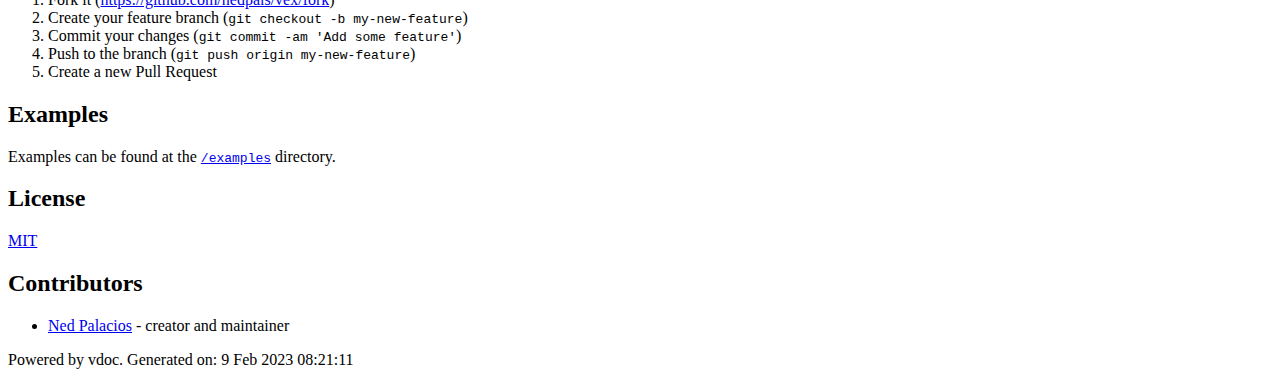
==== commit c852ab24: "deploy: caada317e26450d3b0be924cb3b792bc1f8ce979" ====
--- a/index.html
+++ b/index.html
@@ -32,7 +32,7 @@
           <div class="info">
             <div class="module">vex</div>
             <div class="toggle-version-container">
-              <span>0.3.5 634f596</span>
+              <span>0.3.5 47e8d96</span>
               <div id="dark-mode-toggle" role="switch" aria-checked="false" aria-label="Toggle dark mode"><svg xmlns="http://www.w3.org/2000/svg" class="light-icon" height="24" viewBox="0 0 24 24" width="24"><path d="M0 0h24v24H0z" fill="none"/><path d="M6.76 4.84l-1.8-1.79-1.41 1.41 1.79 1.79 1.42-1.41zM4 10.5H1v2h3v-2zm9-9.95h-2V3.5h2V.55zm7.45 3.91l-1.41-1.41-1.79 1.79 1.41 1.41 1.79-1.79zm-3.21 13.7l1.79 1.8 1.41-1.41-1.8-1.79-1.4 1.4zM20 10.5v2h3v-2h-3zm-8-5c-3.31 0-6 2.69-6 6s2.69 6 6 6 6-2.69 6-6-2.69-6-6-6zm-1 16.95h2V19.5h-2v2.95zm-7.45-3.91l1.41 1.41 1.79-1.8-1.41-1.41-1.79 1.8z"/></svg>
 <svg xmlns="http://www.w3.org/2000/svg" class="dark-icon" enable-background="new 0 0 24 24" height="24" viewBox="0 0 24 24" width="24"><g><rect fill="none" height="24" width="24"/></g><g><g><g><path d="M11.1,12.08C8.77,7.57,10.6,3.6,11.63,2.01C6.27,2.2,1.98,6.59,1.98,12c0,0.14,0.02,0.28,0.02,0.42 C2.62,12.15,3.29,12,4,12c1.66,0,3.18,0.83,4.1,2.15C9.77,14.63,11,16.17,11,18c0,1.52-0.87,2.83-2.12,3.51 c0.98,0.32,2.03,0.5,3.11,0.5c3.5,0,6.58-1.8,8.37-4.52C18,17.72,13.38,16.52,11.1,12.08z"/></g><path d="M7,16l-0.18,0C6.4,14.84,5.3,14,4,14c-1.66,0-3,1.34-3,3s1.34,3,3,3c0.62,0,2.49,0,3,0c1.1,0,2-0.9,2-2 C9,16.9,8.1,16,7,16z"/></g></g></svg>
 </div>
@@ -138,7 +138,7 @@
 
 
           <div class="footer">
-            Powered by vdoc. Generated on: 15 Jan 2023 12:47:44
+            Powered by vdoc. Generated on: 9 Feb 2023 08:21:11
           </div>
         </div>
         
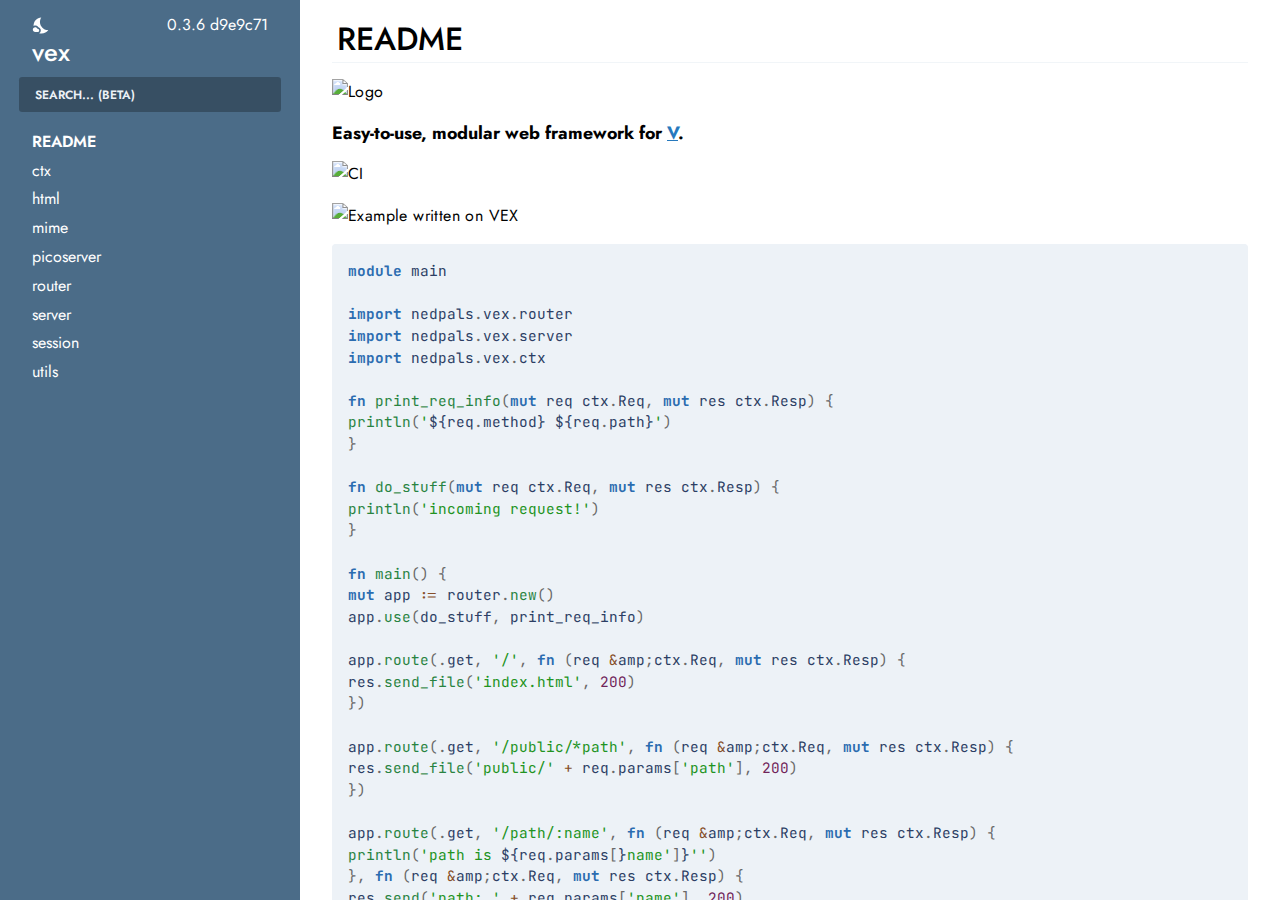
==== commit afbef93a: "deploy: 2e1ba86ea1d6f7a273871890715ebeed7fb7ad80" ====
--- a/index.html
+++ b/index.html
@@ -1,152 +1,121 @@
-<!DOCTYPE html>
+<!doctype html>
 <html lang="en">
-
-<head>
-  <meta charset="UTF-8">
-  <meta http-equiv="x-ua-compatible" content="IE=edge" />
-  <meta name="viewport" content="width=device-width, initial-scale=1.0">
-  <title>README | vdoc</title>
-  <link rel="preconnect" href="https://fonts.googleapis.com">
-  <link rel="preconnect" href="https://fonts.gstatic.com" crossorigin>
-  <link href="https://fonts.googleapis.com/css2?family=Jost:wght@300;400;500;600;700&display=swap" rel="stylesheet">
-  <link href="https://fonts.googleapis.com/css2?family=JetBrains+Mono&display=swap" rel="stylesheet">
-  <link rel="apple-touch-icon" sizes="180x180" href="apple-touch-icon.png">
-  <link rel="icon" type="image/png" sizes="32x32" href="favicon-32x32.png">
-  <link rel="icon" type="image/png" sizes="16x16" href="favicon-16x16.png">
-  <link rel="manifest" href="site.webmanifest">
-  <link rel="mask-icon" href="safari-pinned-tab.svg" color="#5bbad5">
-  <meta name="msapplication-TileColor" content="#da532c">
-  <meta name="theme-color" content="#ffffff">
-  
+	<head>
+		<meta charset="UTF-8" />
+		<meta http-equiv="x-ua-compatible" content="IE=edge" />
+		<meta name="viewport" content="width=device-width, initial-scale=1.0" />
+		<title>README | vdoc</title>
+		<link rel="preconnect" href="https://fonts.googleapis.com" />
+		<link rel="preconnect" href="https://fonts.gstatic.com" crossorigin />
+		<link
+			href="https://fonts.googleapis.com/css2?family=Jost:wght@300;400;500;600;700&display=swap"
+			rel="stylesheet"
+		/>
+		<link
+			href="https://fonts.googleapis.com/css2?family=JetBrains+Mono&display=swap"
+			rel="stylesheet"
+		/>
+		<link rel="apple-touch-icon" sizes="180x180" href="apple-touch-icon.png" />
+		<link rel="icon" type="image/png" sizes="32x32" href="favicon-32x32.png" />
+		<link rel="icon" type="image/png" sizes="16x16" href="favicon-16x16.png" />
+		<link rel="manifest" href="site.webmanifest" />
+		<link rel="mask-icon" href="safari-pinned-tab.svg" color="#5bbad5" />
+		<meta name="msapplication-TileColor" content="#da532c" />
+		<meta name="theme-color" content="#ffffff" />
 		<link rel="stylesheet" href="doc.css" />
 		<link rel="stylesheet" href="normalize.css" />
 		<script src="dark-mode.js"></script>
-</head>
+	</head>
 
-<body>
-  <div><a id="skip-to-content-link" href="#main-content">Skip to content</a></div>
-  <div id="page">
-    <header class="doc-nav hidden">
-      <div class="heading-container">
-        <div class="heading">
-          <div class="info">
-            <div class="module">vex</div>
-            <div class="toggle-version-container">
-              <span>0.3.5 47e8d96</span>
-              <div id="dark-mode-toggle" role="switch" aria-checked="false" aria-label="Toggle dark mode"><svg xmlns="http://www.w3.org/2000/svg" class="light-icon" height="24" viewBox="0 0 24 24" width="24"><path d="M0 0h24v24H0z" fill="none"/><path d="M6.76 4.84l-1.8-1.79-1.41 1.41 1.79 1.79 1.42-1.41zM4 10.5H1v2h3v-2zm9-9.95h-2V3.5h2V.55zm7.45 3.91l-1.41-1.41-1.79 1.79 1.41 1.41 1.79-1.79zm-3.21 13.7l1.79 1.8 1.41-1.41-1.8-1.79-1.4 1.4zM20 10.5v2h3v-2h-3zm-8-5c-3.31 0-6 2.69-6 6s2.69 6 6 6 6-2.69 6-6-2.69-6-6-6zm-1 16.95h2V19.5h-2v2.95zm-7.45-3.91l1.41 1.41 1.79-1.8-1.41-1.41-1.79 1.8z"/></svg>
+	<body>
+		<div><a id="skip-to-content-link" href="#main-content">Skip to content</a></div>
+		<div id="page">
+			<header class="doc-nav hidden">
+				<div class="heading-container">
+					<div class="heading">
+						<div class="info">
+							<div class="module">vex</div>
+							<div class="toggle-version-container">
+								<span>0.3.6 d9e9c71</span>
+								<div
+									id="dark-mode-toggle"
+									role="switch"
+									aria-checked="false"
+									aria-label="Toggle dark mode"
+								>
+									<svg xmlns="http://www.w3.org/2000/svg" class="light-icon" height="24" viewBox="0 0 24 24" width="24"><path d="M0 0h24v24H0z" fill="none"/><path d="M6.76 4.84l-1.8-1.79-1.41 1.41 1.79 1.79 1.42-1.41zM4 10.5H1v2h3v-2zm9-9.95h-2V3.5h2V.55zm7.45 3.91l-1.41-1.41-1.79 1.79 1.41 1.41 1.79-1.79zm-3.21 13.7l1.79 1.8 1.41-1.41-1.8-1.79-1.4 1.4zM20 10.5v2h3v-2h-3zm-8-5c-3.31 0-6 2.69-6 6s2.69 6 6 6 6-2.69 6-6-2.69-6-6-6zm-1 16.95h2V19.5h-2v2.95zm-7.45-3.91l1.41 1.41 1.79-1.8-1.41-1.41-1.79 1.8z"/></svg>
 <svg xmlns="http://www.w3.org/2000/svg" class="dark-icon" enable-background="new 0 0 24 24" height="24" viewBox="0 0 24 24" width="24"><g><rect fill="none" height="24" width="24"/></g><g><g><g><path d="M11.1,12.08C8.77,7.57,10.6,3.6,11.63,2.01C6.27,2.2,1.98,6.59,1.98,12c0,0.14,0.02,0.28,0.02,0.42 C2.62,12.15,3.29,12,4,12c1.66,0,3.18,0.83,4.1,2.15C9.77,14.63,11,16.17,11,18c0,1.52-0.87,2.83-2.12,3.51 c0.98,0.32,2.03,0.5,3.11,0.5c3.5,0,6.58-1.8,8.37-4.52C18,17.72,13.38,16.52,11.1,12.08z"/></g><path d="M7,16l-0.18,0C6.4,14.84,5.3,14,4,14c-1.66,0-3,1.34-3,3s1.34,3,3,3c0.62,0,2.49,0,3,0c1.1,0,2-0.9,2-2 C9,16.9,8.1,16,7,16z"/></g></g></svg>
-</div>
-            </div>
-            <svg xmlns="http://www.w3.org/2000/svg" id="toggle-menu" height="24" viewBox="0 0 24 24" width="24"><path d="M0 0h24v24H0z" fill="none"/><path d="M3 18h18v-2H3v2zm0-5h18v-2H3v2zm0-7v2h18V6H3z"/></svg>
 
-          </div>
-          <input type="text" id="search" placeholder="Search... (beta)" autocomplete="off">
-        </div>
-      </div>
-      <nav class="search hidden"></nav>
-      <nav class="content hidden">
-        <ul>
-          <li class="open active"><div class="menu-row"><a href="./index.html">README</a></div></li><li class="open"><div class="menu-row"><a href="./ctx.html">ctx</a></div></li><li class="open"><div class="menu-row"><a href="./html.html">html</a></div></li><li class="open"><div class="menu-row"><a href="./mime.html">mime</a></div></li><li class="open"><div class="menu-row"><a href="./picoserver.html">picoserver</a></div></li><li class="open"><div class="menu-row"><a href="./router.html">router</a></div></li><li class="open"><div class="menu-row"><a href="./server.html">server</a></div></li><li class="open"><div class="menu-row"><a href="./session.html">session</a></div></li><li class="open"><div class="menu-row"><a href="./utils.html">utils</a></div></li>
-        </ul>
-      </nav>
-    </header>
-    <div class="doc-scrollview" id="main-content">
-      <div class="doc-container">
-        <div class="doc-content">
-          						<section id="README" class="doc-node">
-							<div class="title"><h1> README</h1></div><p><img src="https://github.com/nedpals/vex/raw/master/vex.svg" alt="Logo"></p>
-<h3>Easy-to-use, modular web framework for <a href="https://vlang.io">V</a>.</h3>
-<p><img src="https://github.com/nedpals/vex/workflows/CI/badge.svg" alt="CI"></p>
-<p><img src="https://github.com/nedpals/vex/raw/master/examples/example.png" alt="Example written on VEX"></p>
-<pre><code class="language-v">module main
+								</div>
+							</div>
+							<svg xmlns="http://www.w3.org/2000/svg" id="toggle-menu" height="24" viewBox="0 0 24 24" width="24"><path d="M0 0h24v24H0z" fill="none"/><path d="M3 18h18v-2H3v2zm0-5h18v-2H3v2zm0-7v2h18V6H3z"/></svg>
 
-import nedpals.vex.router
-import nedpals.vex.server
-import nedpals.vex.ctx
+						</div>
+						<div id="search">
+							<input type="text" placeholder="Search... (beta)" autocomplete="off" />
+						</div>
+					</div>
+				</div>
+				<nav class="search hidden"></nav>
+				<nav class="content hidden">
+					<ul>
+						<li class="open active"><div class="menu-row"><a href="./index.html">README</a></div></li><li class="open"><div class="menu-row"><a href="./ctx.html">ctx</a></div></li><li class="open"><div class="menu-row"><a href="./html.html">html</a></div></li><li class="open"><div class="menu-row"><a href="./mime.html">mime</a></div></li><li class="open"><div class="menu-row"><a href="./picoserver.html">picoserver</a></div></li><li class="open"><div class="menu-row"><a href="./router.html">router</a></div></li><li class="open"><div class="menu-row"><a href="./server.html">server</a></div></li><li class="open"><div class="menu-row"><a href="./session.html">session</a></div></li><li class="open"><div class="menu-row"><a href="./utils.html">utils</a></div></li>
+					</ul>
+				</nav>
+			</header>
+			<div class="doc-scrollview" tabindex="-1" id="main-content">
+				<div class="doc-container">
+					<div class="doc-content">
+								<section id="README" class="doc-node">
+			<div class="title"><h1> README</h1></div><p><img src="https://github.com/nedpals/vex/raw/master/vex.svg" alt="Logo" /></p><h3>Easy-to-use, modular web framework for <a href="https://vlang.io">V</a>.</h3><p><img src="https://github.com/nedpals/vex/workflows/CI/badge.svg" alt="CI" /></p><p><img src="https://github.com/nedpals/vex/raw/master/examples/example.png" alt="Example written on VEX" /></p><pre><code class="language-v"><span class="token keyword">module</span> main
 
-fn print_req_info(mut req ctx.Req, mut res ctx.Resp) {
-    println('${req.method} ${req.path}')
-}
+<span class="token keyword">import</span> nedpals<span class="token punctuation">.</span>vex<span class="token punctuation">.</span>router
+<span class="token keyword">import</span> nedpals<span class="token punctuation">.</span>vex<span class="token punctuation">.</span>server
+<span class="token keyword">import</span> nedpals<span class="token punctuation">.</span>vex<span class="token punctuation">.</span>ctx
 
-fn do_stuff(mut req ctx.Req, mut res ctx.Resp) {
-    println('incoming request!')
-}
+<span class="token keyword">fn</span> <span class="token function">print_req_info</span><span class="token punctuation">(</span><span class="token keyword">mut</span> req ctx<span class="token punctuation">.</span>Req<span class="token punctuation">,</span> <span class="token keyword">mut</span> res ctx<span class="token punctuation">.</span>Resp<span class="token punctuation">)</span> <span class="token punctuation">{</span>
+<span class="token function">println</span><span class="token punctuation">(</span><span class="token string">'</span><span class="token string_interp">$</span>{req<span class="token punctuation">.</span>method}<span class="token string"> </span><span class="token string_interp">$</span>{req<span class="token punctuation">.</span>path}<span class="token string">'</span><span class="token punctuation">)</span>
+<span class="token punctuation">}</span>
 
-fn main() {
-    mut app := router.new()
-    app.use(do_stuff, print_req_info)
+<span class="token keyword">fn</span> <span class="token function">do_stuff</span><span class="token punctuation">(</span><span class="token keyword">mut</span> req ctx<span class="token punctuation">.</span>Req<span class="token punctuation">,</span> <span class="token keyword">mut</span> res ctx<span class="token punctuation">.</span>Resp<span class="token punctuation">)</span> <span class="token punctuation">{</span>
+<span class="token function">println</span><span class="token punctuation">(</span><span class="token string">'incoming request!'</span><span class="token punctuation">)</span>
+<span class="token punctuation">}</span>
 
-    app.route(.get, '/', fn (req &amp;ctx.Req, mut res ctx.Resp) {
-        res.send_file('index.html', 200)
-    })
+<span class="token keyword">fn</span> <span class="token function">main</span><span class="token punctuation">(</span><span class="token punctuation">)</span> <span class="token punctuation">{</span>
+<span class="token keyword">mut</span> app <span class="token operator">:=</span> router<span class="token punctuation">.</span><span class="token function">new</span><span class="token punctuation">(</span><span class="token punctuation">)</span>
+app<span class="token punctuation">.</span><span class="token function">use</span><span class="token punctuation">(</span>do_stuff<span class="token punctuation">,</span> print_req_info<span class="token punctuation">)</span>
 
-    app.route(.get, '/public/*path', fn (req &amp;ctx.Req, mut res ctx.Resp) {
-        res.send_file('public/' + req.params['path'], 200)
-    })
+app<span class="token punctuation">.</span><span class="token function">route</span><span class="token punctuation">(</span><span class="token punctuation">.</span>get<span class="token punctuation">,</span> <span class="token string">'/'</span><span class="token punctuation">,</span> <span class="token keyword">fn</span> <span class="token punctuation">(</span>req <span class="token operator">&</span>amp<span class="token punctuation">;</span>ctx<span class="token punctuation">.</span>Req<span class="token punctuation">,</span> <span class="token keyword">mut</span> res ctx<span class="token punctuation">.</span>Resp<span class="token punctuation">)</span> <span class="token punctuation">{</span>
+res<span class="token punctuation">.</span><span class="token function">send_file</span><span class="token punctuation">(</span><span class="token string">'index.html'</span><span class="token punctuation">,</span> <span class="token number">200</span><span class="token punctuation">)</span>
+<span class="token punctuation">}</span><span class="token punctuation">)</span>
 
-    app.route(.get, '/path/:name', fn (req &amp;ctx.Req, mut res ctx.Resp) {
-        println('path is ${req.params[&quot;name&quot;]}')
-    }, fn (req &amp;ctx.Req, mut res ctx.Resp) {
-        res.send('path: ' + req.params['name'], 200)
-    })
+app<span class="token punctuation">.</span><span class="token function">route</span><span class="token punctuation">(</span><span class="token punctuation">.</span>get<span class="token punctuation">,</span> <span class="token string">'/public/*path'</span><span class="token punctuation">,</span> <span class="token keyword">fn</span> <span class="token punctuation">(</span>req <span class="token operator">&</span>amp<span class="token punctuation">;</span>ctx<span class="token punctuation">.</span>Req<span class="token punctuation">,</span> <span class="token keyword">mut</span> res ctx<span class="token punctuation">.</span>Resp<span class="token punctuation">)</span> <span class="token punctuation">{</span>
+res<span class="token punctuation">.</span><span class="token function">send_file</span><span class="token punctuation">(</span><span class="token string">'public/'</span> <span class="token operator">+</span> req<span class="token punctuation">.</span>params<span class="token punctuation">[</span><span class="token string">'path'</span><span class="token punctuation">]</span><span class="token punctuation">,</span> <span class="token number">200</span><span class="token punctuation">)</span>
+<span class="token punctuation">}</span><span class="token punctuation">)</span>
 
-    app.route(.get, '/complex/:name/*path', fn (req &amp;ctx.Req, mut res ctx.Resp) {
-        res.send('username: ' + req.params['name'] + '\npath: ' + req.params['path'], 200)
-    })
+app<span class="token punctuation">.</span><span class="token function">route</span><span class="token punctuation">(</span><span class="token punctuation">.</span>get<span class="token punctuation">,</span> <span class="token string">'/path/:name'</span><span class="token punctuation">,</span> <span class="token keyword">fn</span> <span class="token punctuation">(</span>req <span class="token operator">&</span>amp<span class="token punctuation">;</span>ctx<span class="token punctuation">.</span>Req<span class="token punctuation">,</span> <span class="token keyword">mut</span> res ctx<span class="token punctuation">.</span>Resp<span class="token punctuation">)</span> <span class="token punctuation">{</span>
+<span class="token function">println</span><span class="token punctuation">(</span><span class="token string">'path is </span><span class="token string_interp">$</span>{req<span class="token punctuation">.</span>params<span class="token punctuation">[</span>}<span class="token string">name'</span><span class="token punctuation">]</span>}<span class="token string">''</span><span class="token punctuation">)</span>
+<span class="token punctuation">}</span><span class="token punctuation">,</span> <span class="token keyword">fn</span> <span class="token punctuation">(</span>req <span class="token operator">&</span>amp<span class="token punctuation">;</span>ctx<span class="token punctuation">.</span>Req<span class="token punctuation">,</span> <span class="token keyword">mut</span> res ctx<span class="token punctuation">.</span>Resp<span class="token punctuation">)</span> <span class="token punctuation">{</span>
+res<span class="token punctuation">.</span><span class="token function">send</span><span class="token punctuation">(</span><span class="token string">'path: '</span> <span class="token operator">+</span> req<span class="token punctuation">.</span>params<span class="token punctuation">[</span><span class="token string">'name'</span><span class="token punctuation">]</span><span class="token punctuation">,</span> <span class="token number">200</span><span class="token punctuation">)</span>
+<span class="token punctuation">}</span><span class="token punctuation">)</span>
 
-    server.serve(app, 6789)
-}
-</code></pre>
-<h2>Installation &amp; Getting Started</h2>
-<p>Learn how to setup and use VEX by reading the <a href="https://github.com/nedpals/vex/wiki/Installation">Wiki</a>.</p>
-<h2>Roadmap</h2>
-<ul>
-<li class="task-list-item"><input type="checkbox" class="task-list-item-checkbox" disabled checked>Support for <code>GET</code>, <code>POST</code>, <code>PUT</code>, <code>PATCH</code>, <code>DELETE</code>, and <code>OPTION</code> HTTP methods.</li>
-<li class="task-list-item"><input type="checkbox" class="task-list-item-checkbox" disabled checked>HTTP Router (Wildcards are now supported)</li>
-<li class="task-list-item"><input type="checkbox" class="task-list-item-checkbox" disabled checked>Route groups (non-reusable for now)</li>
-<li class="task-list-item"><input type="checkbox" class="task-list-item-checkbox" disabled checked><del>Static file server</del></li>
-<li class="task-list-item"><input type="checkbox" class="task-list-item-checkbox" disabled checked>Params and query parsing</li>
-<li class="task-list-item"><input type="checkbox" class="task-list-item-checkbox" disabled checked>Middleware support</li>
-<li class="task-list-item"><input type="checkbox" class="task-list-item-checkbox" disabled checked>Cookie parsing (basic support)</li>
-<li class="task-list-item"><input type="checkbox" class="task-list-item-checkbox" disabled checked>Cookie manipulation / Session support</li>
-<li class="task-list-item"><input type="checkbox" class="task-list-item-checkbox" disabled>Websocket Server</li>
-<li class="task-list-item"><input type="checkbox" class="task-list-item-checkbox" disabled checked>Body parsing<ul>
-<li class="task-list-item"><input type="checkbox" class="task-list-item-checkbox" disabled checked><code>application/x-www-form-urlencoded</code> support</li>
-<li class="task-list-item"><input type="checkbox" class="task-list-item-checkbox" disabled checked><code>application/json</code> support</li>
-<li class="task-list-item"><input type="checkbox" class="task-list-item-checkbox" disabled checked><code>multipart/form-data</code> support</li>
-</ul>
-</li>
-</ul>
-<h2>Contributing</h2>
-<ol>
-<li>Fork it (<a href="https://github.com/nedpals/vex/fork">https://github.com/nedpals/vex/fork</a>)</li>
-<li>Create your feature branch (<code>git checkout -b my-new-feature</code>)</li>
-<li>Commit your changes (<code>git commit -am 'Add some feature'</code>)</li>
-<li>Push to the branch (<code>git push origin my-new-feature</code>)</li>
-<li>Create a new Pull Request</li>
-</ol>
-<h2>Examples</h2>
-<p>Examples can be found at the <a href="/examples"><code>/examples</code></a> directory.</p>
-<h2>License</h2>
-<p><a href="LICENSE">MIT</a></p>
-<h2>Contributors</h2>
-<ul>
-<li><a href="https://github.com/nedpals">Ned Palacios</a> - creator and maintainer</li>
-</ul>
+app<span class="token punctuation">.</span><span class="token function">route</span><span class="token punctuation">(</span><span class="token punctuation">.</span>get<span class="token punctuation">,</span> <span class="token string">'/complex/:name/*path'</span><span class="token punctuation">,</span> <span class="token keyword">fn</span> <span class="token punctuation">(</span>req <span class="token operator">&</span>amp<span class="token punctuation">;</span>ctx<span class="token punctuation">.</span>Req<span class="token punctuation">,</span> <span class="token keyword">mut</span> res ctx<span class="token punctuation">.</span>Resp<span class="token punctuation">)</span> <span class="token punctuation">{</span>
+res<span class="token punctuation">.</span><span class="token function">send</span><span class="token punctuation">(</span><span class="token string">'username: '</span> <span class="token operator">+</span> req<span class="token punctuation">.</span>params<span class="token punctuation">[</span><span class="token string">'name'</span><span class="token punctuation">]</span> <span class="token operator">+</span> <span class="token string">'\npath: '</span> <span class="token operator">+</span> req<span class="token punctuation">.</span>params<span class="token punctuation">[</span><span class="token string">'path'</span><span class="token punctuation">]</span><span class="token punctuation">,</span> <span class="token number">200</span><span class="token punctuation">)</span>
+<span class="token punctuation">}</span><span class="token punctuation">)</span>
+
+server<span class="token punctuation">.</span><span class="token function">serve</span><span class="token punctuation">(</span>app<span class="token punctuation">,</span> <span class="token number">6789</span><span class="token punctuation">)</span>
+<span class="token punctuation">}</span></code></pre><h2>Installation &amp; Getting Started</h2><p>Learn how to setup and use VEX by reading the <a href="https://github.com/nedpals/vex/wiki/Installation">Wiki</a>.</p><h2>Roadmap</h2><ul><li class="task-list-item"><input type="checkbox" class="task-list-item-checkbox" disabled checked>Support for <code>GET</code>, <code>POST</code>, <code>PUT</code>, <code>PATCH</code>, <code>DELETE</code>, and <code>OPTION</code> HTTP methods.</li><li class="task-list-item"><input type="checkbox" class="task-list-item-checkbox" disabled checked>HTTP Router (Wildcards are now supported)</li><li class="task-list-item"><input type="checkbox" class="task-list-item-checkbox" disabled checked>Route groups (non-reusable for now)</li><li class="task-list-item"><input type="checkbox" class="task-list-item-checkbox" disabled checked><del>Static file server</del></li><li class="task-list-item"><input type="checkbox" class="task-list-item-checkbox" disabled checked>Params and query parsing</li><li class="task-list-item"><input type="checkbox" class="task-list-item-checkbox" disabled checked>Middleware support</li><li class="task-list-item"><input type="checkbox" class="task-list-item-checkbox" disabled checked>Cookie parsing (basic support)</li><li class="task-list-item"><input type="checkbox" class="task-list-item-checkbox" disabled checked>Cookie manipulation / Session support</li><li class="task-list-item"><input type="checkbox" class="task-list-item-checkbox" disabled>Websocket Server</li><li class="task-list-item"><input type="checkbox" class="task-list-item-checkbox" disabled checked>Body parsing</li><li class="task-list-item"><input type="checkbox" class="task-list-item-checkbox" disabled checked><code>application/x-www-form-urlencoded</code> support</li><li class="task-list-item"><input type="checkbox" class="task-list-item-checkbox" disabled checked><code>application/json</code> support</li><li class="task-list-item"><input type="checkbox" class="task-list-item-checkbox" disabled checked><code>multipart/form-data</code> support</li></ul><h2>Contributing</h2><ol><li>Fork it (<a href="https://github.com/nedpals/vex/fork">https://github.com/nedpals/vex/fork</a>)</li><li>Create your feature branch (<code>git checkout -b my-new-feature</code>)</li><li>Commit your changes (<code>git commit -am 'Add some feature'</code>)</li><li>Push to the branch (<code>git push origin my-new-feature</code>)</li><li>Create a new Pull Request</li></ol><h2>Examples</h2><p>Examples can be found at the <a href="/examples"><code>/examples</code></a> directory.</p><h2>License</h2><p><a href="LICENSE">MIT</a></p><h2>Contributors</h2><ul><li><a href="https://github.com/nedpals">Ned Palacios</a> - creator and maintainer</li></ul>
 
 </section>
 
 
-          <div class="footer">
-            Powered by vdoc. Generated on: 9 Feb 2023 08:21:11
-          </div>
-        </div>
-        
-      </div>
-    </div>
-  </div>
-  <script src="doc.js"></script>
-  <script async src="search_index.js"></script>
-</body>
-
+						<div class="footer">Powered by vdoc. Generated on: 4 Dec 2023 12:30:02</div>
+					</div>
+					
+				</div>
+			</div>
+		</div>
+		<script src="doc.js"></script>
+		<script async src="search_index.js"></script>
+	</body>
 </html>
--- a/doc.css
+++ b/doc.css
@@ -0,0 +1,780 @@
+:root {
+	--background-color: #fff;
+	--link-color: #2779bd;
+	--text-color: #000;
+	--ref-symbol-color: #dae1e7;
+	--ref-symbol-hover-color: #b8c2cc;
+	--title-bottom-line-color: #f1f5f8;
+	--footer-top-line-color: #f1f5f8;
+	--footer-text-color: #616161;
+	--code-signature-border-color: #a0aec0;
+	--menu-background-color: #4b6c88;
+	--menu-text-color: #fff;
+	--menu-indent-line-color: #3b3b3b66;
+	--menu-indent-line-active-color: #00000066;
+	--menu-scrollbar-color: #a0aec0;
+	--menu-toggle-icon-color: #fff;
+	--menu-toggle-icon-hover-color: #00000044;
+	--menu-search-background-color: #00000044;
+	--menu-search-font-color: #fff;
+	--menu-search-result-background-hover-color: #00000021;
+	--menu-search-separator-color: #00000044;
+	--menu-search-title-text-color: #d5efff;
+	--menu-search-badge-background-color: #00000044;
+	--menu-search-badge-background-hover-color: #0000004d;
+	--toc-text-color: #2779bd;
+	--toc-indicator-color: #4299e1;
+	--code-default-text-color: #2c3e64;
+	--code-background-color: #edf2f7;
+	--code-keyword-text-color: #2b6cb0;
+	--code-builtin-text-color: #219321;
+	--code-function-text-color: #288341;
+	--code-comment-text-color: #93a1a1;
+	--code-punctuation-text-color: #696969;
+	--code-symbol-text-color: #702459;
+	--code-operator-text-color: #864f29;
+	--attribute-deprecated-background-color: #f59f0b48;
+	--attribute-deprecated-text-color: #92400e;
+	--attribute-text-color: #000000cf;
+}
+html.dark {
+	--background-color: #1a202c;
+	--text-color: #fff;
+	--link-color: #90cdf4;
+	--ref-symbol-color: #2d3748;
+	--ref-symbol-hover-color: #4a5568;
+	--title-bottom-line-color: #2d3748;
+	--footer-top-line-color: #2d3748;
+	--footer-text-color: #bbd3e1;
+	--code-signature-border-color: #4a5568;
+	--menu-background-color: #2d3748;
+	--menu-text-color: #fff;
+	--menu-indent-line-color: #4a5568;
+	--menu-indent-line-active-color: #90cdf4; /*#4a5568*/
+	--menu-scrollbar-color: #4a5568;
+	--menu-toggle-icon-color: #fff;
+	--menu-search-background-color: #4a5568;
+	--menu-search-font-color: #fff;
+	--menu-search-separator-color: #4a5568;
+	--menu-search-title-text-color: #90cdf4;
+	--menu-search-badge-background-color: #4a5568;
+	--menu-search-badge-background-hover-color: #4a5568;
+	--toc-text-color: #90cdf4;
+	--toc-indicator-color: #4299e1;
+	--code-default-text-color: #cbd5e0;
+	--code-background-color: #2d3748;
+	--code-builtin-text-color: #68d391;
+	--code-keyword-text-color: #63b3ed;
+	--code-function-text-color: #4fd1c5;
+	--code-comment-text-color: #a0aec0;
+	--code-punctuation-text-color: #a0aec0;
+	--code-symbol-text-color: #ed64a6;
+	--code-operator-text-color: #a67f59;
+	--attribute-background-color: #ffffff20;
+	--attribute-text-color: #ffffffaf;
+	--attribute-deprecated-text-color: #fef3c7;
+}
+html.dark .dark-icon {
+	display: none;
+}
+html:not(.dark) .light-icon {
+	display: none;
+}
+html {
+	height: 100%;
+}
+body {
+	margin: 0;
+	font-family:
+		Jost,
+		-apple-system,
+		BlinkMacSystemFont,
+		'Segoe UI',
+		Helvetica,
+		Arial,
+		sans-serif,
+		'Apple Color Emoji',
+		'Segoe UI Emoji',
+		'Segoe UI Symbol';
+	background-color: #fff;
+	background-color: var(--background-color);
+	color: #000;
+	color: var(--text-color);
+	height: 100%;
+}
+hr {
+	height: 0.25rem;
+	background-color: var(--title-bottom-line-color);
+	border: 0;
+	padding: 0;
+	margin: 1.2rem 0;
+}
+#page {
+	height: 100%;
+	padding-top: 56px;
+	box-sizing: border-box;
+}
+
+/** Reset for menus */
+.doc-nav ul,
+.doc-toc ul {
+	list-style: none;
+	padding: 0;
+	margin: 0;
+}
+
+/* Left nav */
+.doc-nav {
+	position: fixed;
+	width: 100%;
+	left: 0;
+	right: 0;
+	top: 0;
+	display: flex;
+	background-color: #4b6c88;
+	background-color: var(--menu-background-color);
+	color: #fff;
+	color: var(--menu-text-color);
+	flex-direction: column;
+	overflow-y: auto;
+	height: 100vh;
+	z-index: 10;
+	scrollbar-width: thin;
+	scrollbar-color: #a0aec0 transparent;
+	scrollbar-color: var(--menu-scrollbar-color) transparent;
+	font-family: Jost, sans-serif;
+}
+*::-webkit-scrollbar {
+	width: 4px;
+	height: 4px;
+}
+*::-webkit-scrollbar-track {
+	background: transparent;
+}
+*::-webkit-scrollbar-thumb {
+	background-color: #a0aec0;
+	background-color: var(--menu-scrollbar-color);
+	border: 3px solid transparent;
+}
+.doc-nav .content li {
+	line-height: 1.8;
+}
+.doc-nav .content.show {
+	display: flex;
+}
+.doc-nav .content.hidden {
+	display: none;
+}
+.doc-nav #toggle-menu {
+	cursor: pointer;
+	padding: 0.3rem;
+	fill: #fff;
+	fill: var(--menu-toggle-icon-color);
+}
+.doc-nav > .heading-container {
+	position: sticky;
+	position: -webkit-sticky;
+	top: 0;
+	background-color: #4b6c88;
+	background-color: var(--menu-background-color);
+	z-index: 10;
+}
+.doc-nav > .heading-container > .heading {
+	display: flex;
+	flex-direction: column;
+}
+.doc-nav > .heading-container > .heading > .info {
+	display: flex;
+	padding: 0 1rem;
+	height: 56px;
+}
+.doc-nav > .heading-container > .heading > .info > .module {
+	font-size: 1.6rem;
+	font-weight: 500;
+	margin: 0;
+}
+.doc-nav > .heading-container > .heading > .info > .toggle-version-container {
+	display: flex;
+	align-items: center;
+}
+.doc-nav > .heading-container > .heading > .info > .toggle-version-container > #dark-mode-toggle {
+	cursor: pointer;
+	fill: #fff;
+	display: flex;
+}
+.doc-nav
+	> .heading-container
+	> .heading
+	> .info
+	> .toggle-version-container
+	> #dark-mode-toggle
+	> svg {
+	width: 1.2rem;
+	height: 1.2rem;
+}
+.doc-nav #search {
+	position: relative;
+	margin: 0.6rem 1.2rem 1rem 1.2rem;
+	display: flex;
+}
+.doc-nav #search input {
+	border: none;
+	width: 100%;
+	border-radius: 0.2rem;
+	padding: 0.5rem 1rem;
+	outline: none;
+	background-color: #00000044;
+	background-color: var(--menu-search-background-color);
+	color: #fff;
+	color: var(--menu-search-text-color);
+}
+.doc-nav #search input::placeholder {
+	color: #edf2f7;
+	text-transform: uppercase;
+	font-size: 12px;
+	font-weight: 600;
+}
+.doc-nav #search-keys {
+	position: absolute;
+	height: 100%;
+	align-items: center;
+	display: flex;
+	top: 0;
+	right: 0.75rem;
+	opacity: 0.33;
+	transition: opacity 0.1s;
+}
+.doc-nav #search-keys.hide {
+	opacity: 0;
+}
+.doc-nav #search-keys kbd {
+	padding: 2.5px 4px;
+	margin-left: 1px;
+	font-size: 11px;
+	background-color: var(--menu-background-color);
+	border: 1px solid #ffffff44;
+	border-radius: 3px;
+}
+.doc-nav > .content {
+	padding: 0 2rem 2rem 2rem;
+	display: flex;
+	flex-direction: column;
+}
+.doc-nav > .content > ul > li.active {
+	font-weight: 600;
+}
+.doc-nav > .content > ul > li.open ul {
+	display: initial;
+}
+.doc-nav > .content > ul > li.open > .menu-row > .dropdown-arrow {
+	transform: initial;
+}
+.doc-nav > .content > ul > li > .menu-row {
+	display: flex;
+	align-items: center;
+}
+.doc-nav > .content > ul > li > .menu-row > .dropdown-arrow {
+	transform: rotate(-90deg);
+	height: 18px;
+	width: 18px;
+	margin-left: calc(-18px - 0.3rem);
+	margin-right: 0.3rem;
+	cursor: pointer;
+	fill: #fff;
+	pointer-events: all;
+}
+.doc-nav > .content > ul > li > ul {
+	margin: 0.4rem 0;
+	display: none;
+}
+.doc-nav > .content > ul > li > ul > li {
+	border-color: #ffffff66;
+	border-color: var(--menu-indent-line-color);
+	border-left-width: 1.7px;
+	border-left-style: solid;
+	padding-left: 0.7rem;
+}
+.doc-nav > .content > ul > li > ul > li.active {
+	border-color: #00000066;
+	border-color: var(--menu-indent-line-active-color);
+}
+.doc-nav > .content a {
+	color: #fff;
+	color: var(--menu-text-color);
+	text-decoration: none;
+	user-select: none;
+}
+.doc-nav > .content a:hover {
+	text-decoration: underline;
+}
+.doc-nav .search.hidden {
+	display: none;
+}
+.doc-nav .search li {
+	line-height: 1.5;
+}
+.doc-nav > .search .result:hover,
+.doc-nav > .search .result.selected {
+	background-color: #00000021;
+	background-color: var(--menu-search-result-background-hover-color);
+}
+.doc-nav > .search .result:hover > .link > .definition > .badge {
+	background-color: #0000004d;
+	background-color: var(--menu-search-badge-background-hover-color);
+}
+.doc-nav > .search .result > .link {
+	padding: 0.5rem 1.4rem;
+	text-decoration: none;
+	color: #fff;
+	color: var(--menu-text-color);
+	display: block;
+}
+.doc-nav > .search .result > .link > .definition {
+	display: flex;
+}
+.doc-nav > .search .result > .link > .definition > .title {
+	color: #90cdf4;
+	color: var(--menu-search-title-text-color);
+	font-size: 0.875rem;
+	font-weight: 500;
+	overflow: hidden;
+	white-space: nowrap;
+	text-overflow: ellipsis;
+}
+.doc-nav > .search .result > .link > .definition > .badge {
+	font-size: 0.75rem;
+	display: inline-flex;
+	padding: 0 0.5rem;
+	background-color: #00000044;
+	background-color: var(--menu-search-badge-background-color);
+	margin-left: auto;
+	align-items: center;
+	border-radius: 9999px;
+	font-weight: 500;
+}
+.doc-nav > .search .result > .link > .description {
+	font-family:
+		Jost,
+		-apple-system,
+		BlinkMacSystemFont,
+		'Segoe UI',
+		Helvetica,
+		Arial,
+		sans-serif,
+		'Apple Color Emoji',
+		'Segoe UI Emoji',
+		'Segoe UI Symbol';
+	font-size: 0.75rem;
+	overflow: hidden;
+	white-space: nowrap;
+	text-overflow: ellipsis;
+	margin-top: 0.25rem;
+}
+.doc-nav > .search > hr.separator {
+	margin: 0.5rem 0;
+	border-color: #00000044;
+	border-color: var(--menu-search-separator-color);
+	box-sizing: content-box;
+	height: 0;
+	border-width: 0;
+	border-top-width: 1px;
+	border-style: solid;
+	overflow: visible;
+}
+
+/* Main content */
+#main-content {
+	outline: none;
+}
+.doc-scrollview {
+	height: 100%;
+	overflow-y: scroll;
+}
+.doc-container {
+	display: flex;
+	flex-direction: column-reverse;
+}
+.doc-content {
+	display: flex;
+	flex-direction: column;
+	padding: 1rem;
+	overflow: hidden;
+}
+.doc-content img {
+	width: auto;
+	max-width: 100%;
+}
+.doc-content p {
+	font-size: 1rem;
+	line-height: 1.6;
+	letter-spacing: 0.025em;
+	max-width: 100ch;
+	word-wrap: break-word;
+}
+.doc-content a {
+	color: #2779bd;
+	color: var(--link-color);
+}
+.doc-content p code {
+	font-size: 0.85rem;
+}
+.doc-content > .doc-node {
+	padding: 5rem 0 2rem 0;
+	margin-top: -4rem;
+	overflow: hidden;
+	word-break: break-word;
+}
+.doc-content > .doc-node.const:nth-child(2) {
+	padding-bottom: 0 !important;
+}
+.doc-content > .doc-node.const:not(:first-child) {
+	padding-top: 4rem;
+}
+.doc-content > .doc-node.const:not(:last-child) {
+	padding-bottom: 2rem;
+}
+.doc-content > .timestamp {
+	font-size: 0.8rem;
+	color: #b8c2cc;
+	color: var(--timestamp-color);
+}
+.doc-content > .doc-node > .title {
+	display: flex;
+	font-family: Jost, sans-serif;
+	font-weight: 500;
+	padding: 0.3rem;
+	align-items: center;
+	margin-bottom: 1rem;
+	border-bottom: 1px solid #f1f5f8;
+	border-bottom: 1px solid var(--title-bottom-line-color);
+}
+.doc-content > .doc-node > .attributes {
+	margin-bottom: 0.6rem;
+}
+.doc-content > .doc-node > .attributes > .attribute {
+	display: inline-block;
+	border-radius: 100px;
+	padding: 0.3rem 0.6rem;
+	background-color: var(--code-background-color);
+	color: var(--attribute-text-color);
+	margin-right: 0.8rem;
+	font-family: 'Jetbrains Mono', monospace;
+	font-size: 0.9rem;
+}
+.doc-content > .doc-node > .attributes > .attribute-deprecated {
+	background-color: var(--attribute-deprecated-background-color);
+	color: var(--attribute-deprecated-text-color);
+}
+.doc-content > .doc-node > .title > .link {
+	display: flex;
+	margin-left: auto;
+	fill: #dae1e7;
+	fill: var(--ref-symbol-color);
+}
+.doc-content > .doc-node > .title > .link:hover {
+	fill: #b8c2cc;
+	fill: var(--ref-symbol-hover-color);
+}
+.doc-content > .doc-node h1 {
+	font-size: 2rem;
+}
+.doc-content > .doc-node h2 {
+	font-size: 1.3rem;
+}
+.doc-content > .doc-node .signature {
+	border-color: #a0aec0;
+	border-color: var(--code-signature-border-color);
+	border-left-width: 3px;
+	border-left-style: solid;
+}
+.doc-content > .doc-node > ul > li .task-list-item-checkbox {
+	margin-right: 0.5rem;
+}
+.doc-content > .doc-node > .title h1,
+.doc-content > .doc-node > .title h2,
+.doc-content > .doc-node > .title h3,
+.doc-content > .doc-node > .title h4,
+.doc-content > .doc-node > .title h5,
+.doc-content > .doc-node > .title h6 {
+	font-weight: 500;
+	margin: 0;
+}
+.doc-content > .doc-node > .title h1 a,
+.doc-content > .doc-node > .title h2 a,
+.doc-content > .doc-node > .title h3 a,
+.doc-content > .doc-node > .title h4 a,
+.doc-content > .doc-node > .title h5 a,
+.doc-content > .doc-node > .title h6 a {
+	text-decoration: none;
+	color: #dae1e7;
+	color: var(--ref-symbol-color);
+}
+.doc-content > .doc-node > .title h1 a:hover,
+.doc-content > .doc-node > .title h2 a:hover,
+.doc-content > .doc-node > .title h3 a:hover,
+.doc-content > .doc-node > .title h4 a:hover,
+.doc-content > .doc-node > .title h5 a:hover,
+.doc-content > .doc-node > .title h6 a:hover {
+	color: #b8c2cc;
+	color: var(--ref-symbol-hover-color);
+}
+.doc-content > .footer {
+	padding-top: 1rem;
+	margin-top: auto;
+	bottom: 1rem;
+	color: 616161;
+	color: var(--footer-text-color);
+	border-color: #f1f5f8;
+	border-color: var(--footer-top-line-color);
+	border-top-style: solid;
+	border-top-width: 1px;
+	font-size: 0.8rem;
+	font-weight: 500;
+}
+
+/* Right menu */
+.doc-toc {
+	right: 0;
+	top: 0;
+	height: 100%;
+	overflow-y: auto;
+	padding: 1rem 1rem 0 1rem;
+	width: 100%;
+	box-sizing: border-box;
+	-ms-overflow-style: none;
+	scrollbar-width: none;
+	font-family: Jost, sans-serif;
+}
+.doc-toc::-webkit-scrollbar {
+	display: none;
+}
+.doc-toc li {
+	line-height: 1.5;
+}
+.doc-toc a {
+	color: #2779bd;
+	color: var(--toc-text-color);
+	font-size: 0.9rem;
+	font-weight: 600;
+	overflow: hidden;
+	text-overflow: ellipsis;
+	display: block;
+	text-decoration: none;
+	border-left-width: 2px;
+	border-left-style: solid;
+	border-color: transparent;
+	padding-left: 0.4rem;
+}
+.doc-toc a:hover {
+	text-decoration: underline;
+}
+.doc-toc a.active {
+	border-color: #4299e1;
+	border-color: var(--toc-indicator-color);
+}
+.doc-toc li ul {
+	margin: 0.2rem 0 0.2rem;
+	font-size: 0.7rem;
+	list-style: none;
+}
+.doc-toc li ul a {
+	font-weight: 400;
+	padding-left: 0.8rem;
+}
+
+/* Code highlight */
+pre,
+code,
+pre code {
+	color: #5c6e74;
+	color: var(--code-default-text-color);
+	font-size: 0.948em;
+	text-shadow: none;
+	font-family: 'Jetbrains Mono', monospace;
+	background-color: #edf2f7;
+	background-color: var(--code-background-color);
+	border-radius: 0.25rem;
+}
+pre code {
+	direction: ltr;
+	text-align: left;
+	white-space: pre;
+	word-spacing: normal;
+	word-break: normal;
+	line-height: 1.5;
+	-moz-tab-size: 4;
+	-o-tab-size: 4;
+	tab-size: 4;
+	-webkit-hyphens: none;
+	-moz-hyphens: none;
+	-ms-hyphens: none;
+	hyphens: none;
+	display: block;
+	overflow-x: auto;
+	padding: 1rem;
+}
+code {
+	padding: 0 0.2rem;
+}
+pre {
+	overflow: auto;
+	margin: 0;
+}
+.namespace {
+	opacity: 0.7;
+}
+.token.comment {
+	color: #93a1a1;
+	color: var(--code-comment-text-color);
+}
+.token.punctuation {
+	color: #999999;
+	color: var(--code-punctuation-text-color);
+}
+.token.number,
+.token.symbol {
+	color: #702459;
+	color: var(--code-symbol-text-color);
+}
+.token.string,
+.token.char,
+.token.builtin {
+	color: #38a169;
+	color: var(--code-builtin-text-color);
+}
+.token.operator,
+.token.entity,
+.token.url,
+.language-css .token.string,
+.style .token.string {
+	color: #a67f59;
+	color: var(--code-operator-text-color);
+	background: transparent;
+}
+.token.boolean,
+.token.keyword {
+	color: #2b6cb0;
+	color: var(--code-keyword-text-color);
+	font-weight: bold;
+}
+.token.function {
+	color: #319795;
+	color: var(--code-function-text-color);
+}
+.examples > h4 {
+	margin: 0 0 0.4rem 0;
+}
+
+/* Medium screen and up */
+@media (min-width: 768px) {
+	*::-webkit-scrollbar {
+		width: 8px;
+		height: 8px;
+	}
+	*::-webkit-scrollbar-thumb {
+		border: 3px solid transparent;
+	}
+	.doc-container {
+		flex-direction: row;
+	}
+	.doc-content {
+		font-size: 0.95rem;
+		flex: 1;
+		padding: 0rem 2rem 1rem 2rem;
+	}
+	.doc-toc {
+		position: sticky;
+		height: 100vh;
+		position: -webkit-sticky;
+		align-self: flex-start;
+		min-width: 200px;
+		width: auto;
+		max-width: 300px;
+	}
+	.doc-toc > ul {
+		padding-bottom: 1rem;
+	}
+}
+
+@media (max-width: 1023px) {
+	.doc-nav.hidden {
+		height: auto;
+	}
+	.doc-nav.hidden #search {
+		display: none;
+	}
+	.doc-nav .search.mobile-hidden {
+		display: none;
+	}
+	.doc-nav > .heading-container > .heading > .info {
+		align-items: center;
+	}
+	.doc-nav > .heading-container > .heading > .info > .toggle-version-container {
+		flex-grow: 1;
+		padding: 0 1rem;
+		justify-content: space-between;
+	}
+}
+
+@media (min-width: 1024px) {
+	#page {
+		padding-top: 0;
+	}
+	.doc-nav {
+		width: 300px;
+	}
+	.doc-nav #toggle-menu {
+		display: none;
+	}
+	.doc-nav > .heading-container > .heading > .info {
+		height: auto;
+		padding: 1rem 2rem 0 2rem;
+		flex-direction: column-reverse;
+		justify-content: center;
+	}
+	.doc-nav > .heading-container > .heading > .info > .toggle-version-container {
+		align-items: center;
+		margin-bottom: 0.2rem;
+		display: flex;
+		flex-direction: row-reverse;
+	}
+	.doc-nav > .heading-container > .heading > .info > .toggle-version-container > #dark-mode-toggle {
+		margin-right: auto;
+	}
+	.doc-nav .content.show,
+	.doc-nav .content.hidden {
+		display: flex;
+	}
+	.doc-content > .doc-node.const:nth-child(2) {
+		padding-bottom: 0 !important;
+	}
+	.doc-content > .doc-node.const:not(:first-child) {
+		padding-top: 0;
+	}
+	.doc-content > .doc-node.const:not(:last-child) {
+		padding-bottom: 1rem;
+	}
+	.doc-container {
+		margin-left: 300px;
+	}
+	.doc-node {
+		padding-top: 1rem !important;
+		margin-top: 0 !important;
+	}
+}
+
+#skip-to-content-link {
+	height: 30px;
+	left: 50%;
+	padding: 8px;
+	position: absolute;
+	transform: translateY(-100%);
+	transition: transform 0.3s;
+	background: var(--links);
+	color: var(--warn-text);
+	border-radius: 1px;
+}
+#skip-to-content-link:focus {
+	transform: translateY(0%);
+	z-index: 1000;
+}
